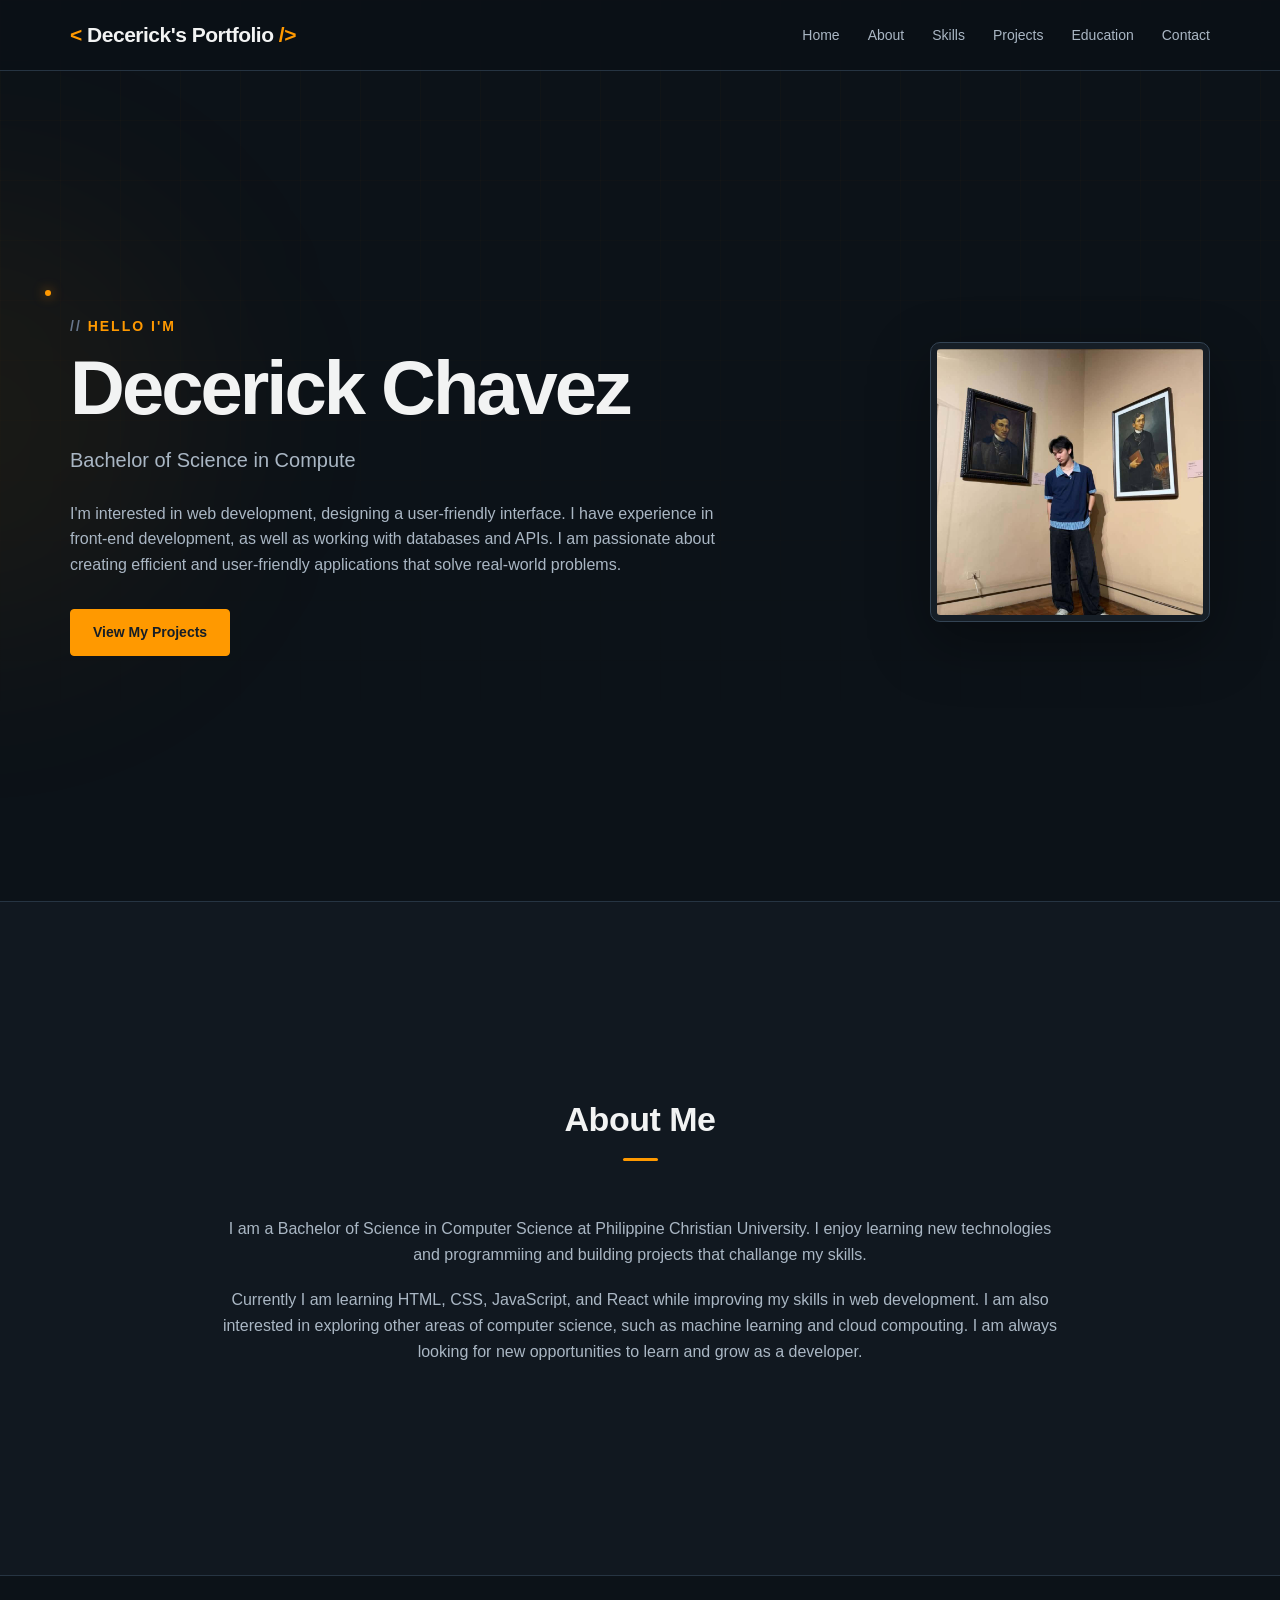
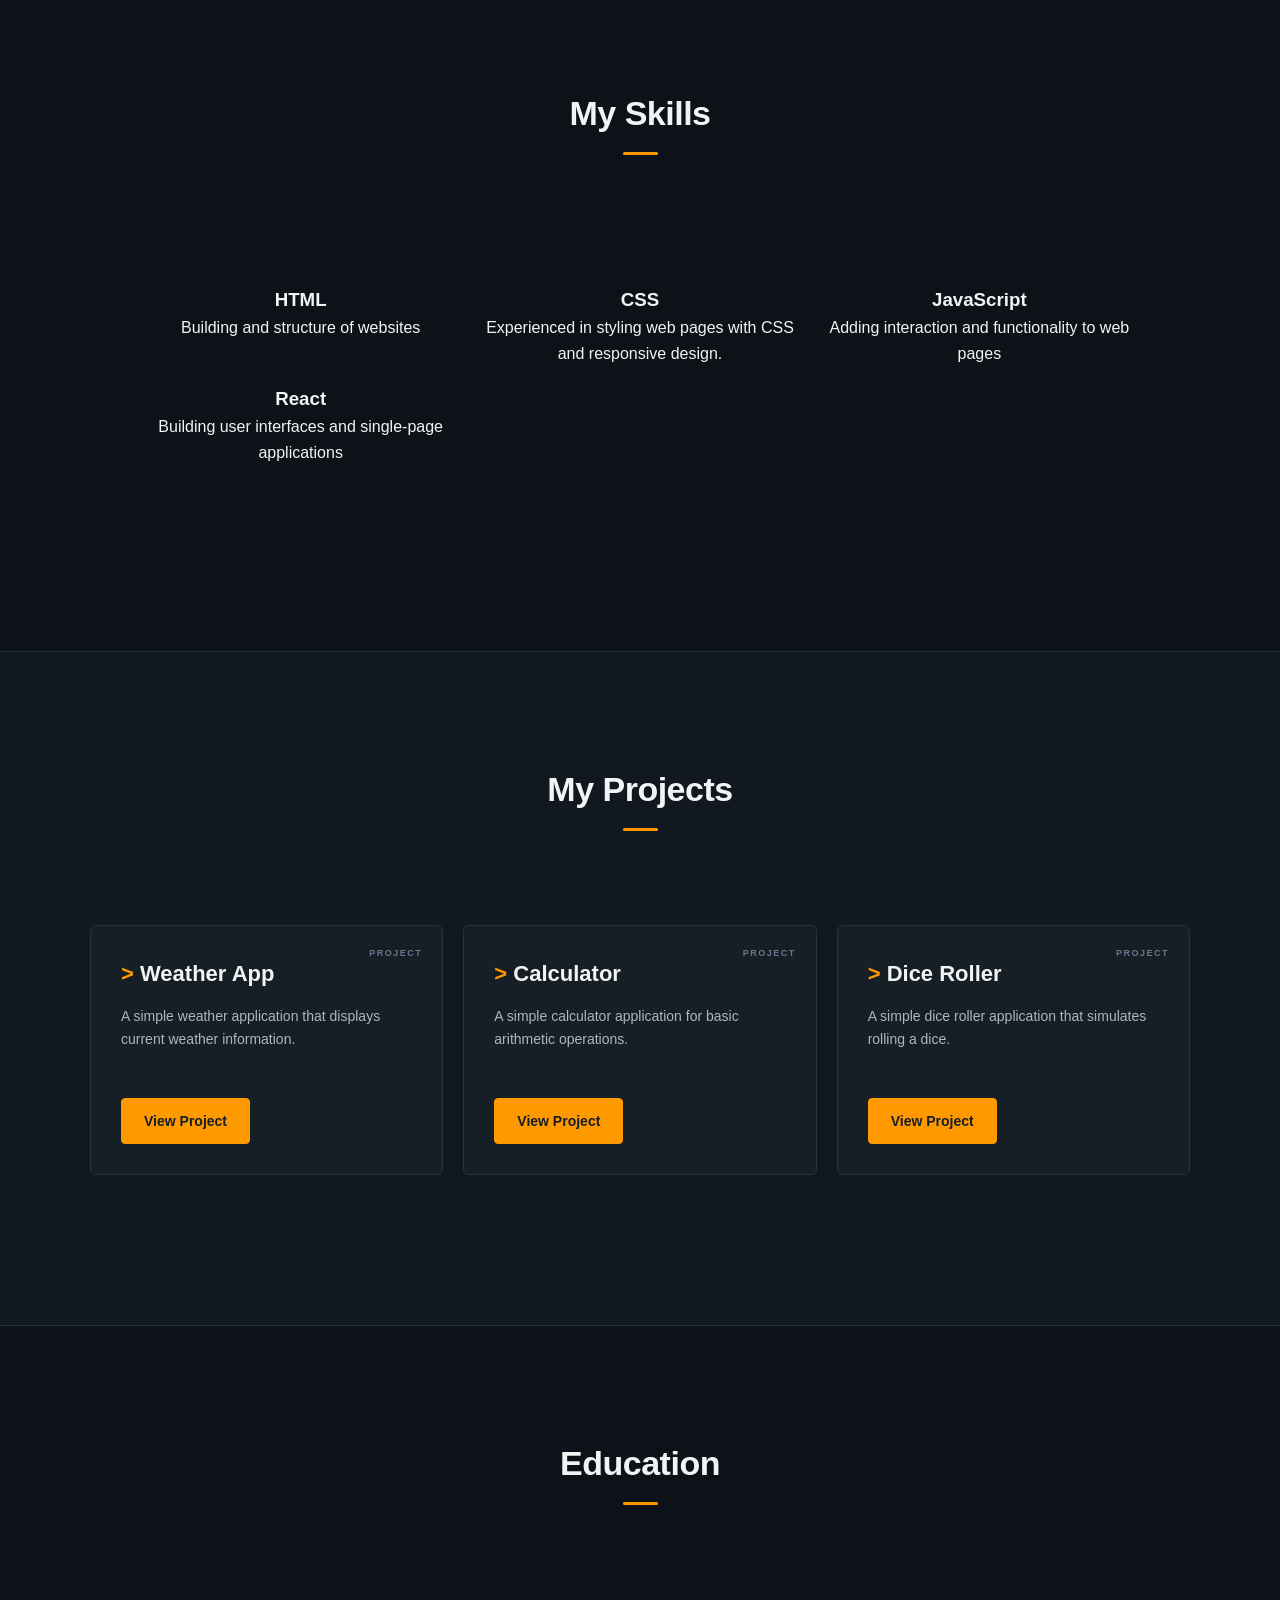
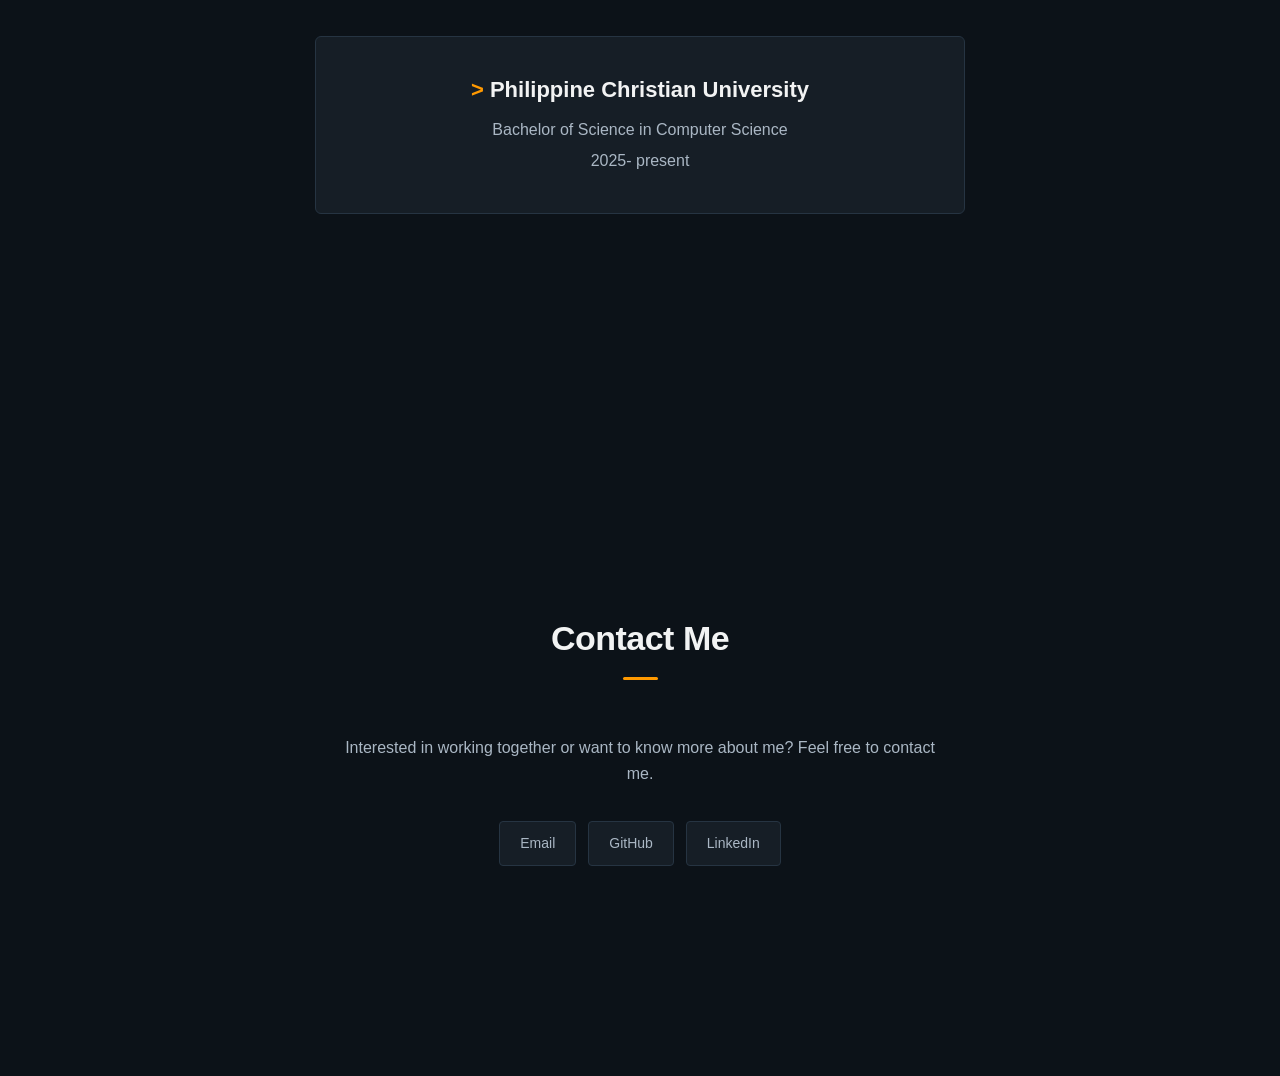
==== index.html @ 4ff9d19f "Initial portfolio" ====
<!DOCTYPE html>
<html lang="en">
<head>
    <meta charset="UTF-8">
    <meta name="viewport" content="width=device-width, initial-scale=1.0">
    <title>My Portfolio</title>
    <link rel="icon" type="image/png" href="images/favicons-portfolio.png">
    <link rel="stylesheet" href="style.css">

</head>
<body>

    <!-- Navigation -->
    <header>
        <nav>
            <h2 class="logo">Decerick's Portfolio</h2>

            <ul class="nav-links">
                <li><a href="#home">Home</a></li>
                <li><a href="#about">About</a></li>
                <li><a href="#skills">Skills</a></li>
                <li><a href="#projects">Projects</a></li>
                <li><a href="#education">Education</a></li>
                <li><a href="#contact">Contact</a></li>
            </ul>
        </nav>
    </header>

    <!-- Home Section -->
    <section id="home" class="hero">
        <div class="hero-content">
            <p>Hello I'm</p>
            <h1>Decerick Chavez</h1>
            <h2>Bachelor of Science in Computer Science</h2>

            <p>
                I'm interested in web development, designing a user-friendly interface. I have experience in front-end development, as well as working with databases and APIs. I am passionate about creating efficient and user-friendly applications that solve real-world problems.
            </p>

            <a href="#projects" class="btn" target="_blank">View My Projects</a>
        </div>

        <div>
            <img src="images/Decerick.jpg"  alt="Decerick Chavez" class="profile-image">
        </div>

    </section>

    <!--About Section-->
    <section id="about" class="about">
        <h2>About Me</h2>
        <p>
            I am a Bachelor of Science in Computer Science at Philippine Christian University.
            I enjoy learning new technologies and programmiing and building projects that challange my skills.
        </p>

        <p>
            Currently I am learning HTML, CSS, JavaScript, and React while improving my skills in web development. I am also interested in exploring other areas of computer science, such as machine learning and cloud compouting. I am always looking for new opportunities to learn and grow as a developer.
        </p>
    </section>

    <!-- Skills Section -->
        <section id="skills" class="skills">

            <h2>My Skills</h2>

            <div class="skills-container">

                <div class="skill-card">
                    <h3>HTML</h3>
                    <p>Building and structure of websites</p>
                </div>

                <div class="skill-card">
                    <h3>CSS</h3>
                    <p>Experienced in styling web pages with CSS and responsive design.</p>
                </div>

                <div class="skill-card">
                    <h3>JavaScript</h3>
                    <p>Adding interaction and functionality to web pages</p>
                </div>

                <div class="skill-card">
                    <h3>React</h3>
                    <p>Building user interfaces and single-page applications</p>
                </div>

            </div>

        </section>

    <!-- Projects Section -->
        <section id="projects">

            <h2>My Projects</h2>

            <div class="projects-container">

                <!-- Project 1 -->
                <div class="project-card">

                    <h3>Weather App</h3>

                    <p>A simple weather application that displays current weather information.</p>

                    <a href="../Weather App/index.html" class="btn" target="_blank">View Project</a>
                </div>

                <!-- Project 2 -->
                <div class="project-card">

                    <h3>Calculator</h3>

                    <p>A simple calculator application for basic arithmetic operations.</p>

                    <a href="../Calculator/index.html" class="btn" target="_blank">View Project</a>
                </div>

                <!-- Project 3 -->
                <div class="project-card">

                    <h3>Dice Roller</h3>

                    <p>A simple dice roller application that simulates rolling a dice.</p>

                    <a href="../Dice Roller/index.html" class="btn" target="_blank">View Project</a>
                </div>
            </div>
        </section>

        <!--Education Section-->
        <section id="education" class="education">
        
            <h2>Education</h2>
            
            <div>
                <h3>Philippine Christian University</h3>

                <p>Bachelor of Science in Computer Science</p>

                <p>2025- present</p>
            </div>

        </section>

        <!-- Contact Section -->
        <section id="contact">

            <h2>Contact Me</h2>

            <p>
                Interested in working together or want to know more about me? Feel free to contact me.
            </p>

            <div class="contact-links">

                <a href="https://mail.google.com/mail/?view=cm&fs=1&to=decerickchavez@gmail.com" target="_blank" rel="noopener noreferrer"> Email </a>
            

                <a href="https://github.com/decerickchavez-web" target="blank">
                    GitHub</a>

                <a href="https://www.linkedin.com/in/decerick-chavez-2085a2429?utm_source=share_via&utm_content=profile&utm_medium=member_ios
                " target="blank">LinkedIn</a>

            </div>

        </section>



    <script src="index.js"></script>
</body>
</html>
---- style.css ----
/* ROOT VARIABLES*/

:root {
    --bg-main: hsl(210, 35%, 7%);
    --bg-secondary: #111820;
    --bg-card: #161e26;
    --bg-card-hover: #1b2630;

    --aws-orange: #ff9900;
    --aws-orange-light: #ffb84d;

    --text-primary: #f2f3f3;
    --text-secondary: #aab7c4;
    --text-muted: #68778d;

    --border: #263442;
    --border-light: #344454;

    --max-width: 1200px;

    --transition: 0.25s ease;
}


/* RESET*/

* {
    margin: 0;
    padding: 0;
    box-sizing: border-box;
}


html {
    scroll-behavior: smooth;
    scroll-padding-top: 80px;
}


body {
    font-family:
        Arial,
        Helvetica,
        sans-serif;

    background: var(--bg-main);
    color: var(--text-primary);

    line-height: 1.6;

    overflow-x: hidden;
}


/* SUBTLE TECHNICAL BACKGROUND */

body::before {
    content: "";

    position: fixed;

    inset: 0;

    pointer-events: none;

    z-index: -1;

    background-image:
        linear-gradient(
            rgba(255, 153, 0, 0.025) 1px,
            transparent 1px
        ),
        linear-gradient(
            90deg,
            rgba(255, 153, 0, 0.025) 1px,
            transparent 1px
        );

    background-size: 60px 60px;

    mask-image: linear-gradient(
        to bottom,
        black,
        transparent 85%
    );
}


/* TEXT SELECTION*/

::selection {
    background: var(--aws-orange);
    color: #111;
}


/* =========================================================
   SCROLLBAR
   ========================================================= */

::-webkit-scrollbar {
    width: 8px;
}


::-webkit-scrollbar-track {
    background: var(--bg-main);
}


::-webkit-scrollbar-thumb {
    background: #344454;
    border-radius: 10px;
}


::-webkit-scrollbar-thumb:hover {
    background: var(--aws-orange);
}


/* =========================================================
   NAVIGATION
   ========================================================= */

header {
    position: sticky;

    top: 0;

    z-index: 1000;

    background: rgba(11, 17, 23, 0.92);

    backdrop-filter: blur(14px);
    -webkit-backdrop-filter: blur(14px);

    border-bottom: 1px solid var(--border);
}


nav {
    max-width: var(--max-width);

    margin: auto;

    padding: 18px 30px;

    display: flex;

    justify-content: space-between;

    align-items: center;
}


/* =========================================================
   LOGO
   ========================================================= */

.logo {
    font-size: 21px;

    font-weight: 700;

    letter-spacing: -0.5px;

    color: var(--text-primary);
}


.logo::before {
    content: "< ";

    color: var(--aws-orange);
}


.logo::after {
    content: " />";

    color: var(--aws-orange);
}


/* =========================================================
   NAV LINKS
   ========================================================= */

.nav-links {
    display: flex;

    align-items: center;

    gap: 28px;

    list-style: none;
}


.nav-links a {
    position: relative;

    color: var(--text-secondary);

    text-decoration: none;

    font-size: 14px;

    transition: var(--transition);
}


.nav-links a:hover {
    color: var(--text-primary);
}


/* AWS-style orange underline */

.nav-links a::after {
    content: "";

    position: absolute;

    left: 0;

    bottom: -7px;

    width: 0;

    height: 2px;

    background: var(--aws-orange);

    transition: width var(--transition);
}


.nav-links a:hover::after {
    width: 100%;
}


/* =========================================================
   GENERAL SECTIONS
   ========================================================= */

section {
    max-width: var(--max-width);

    min-height: 75vh;

    margin: auto;

    padding: 110px 30px;

    display: flex;

    flex-direction: column;

    justify-content: center;
}


section > h2 {
    text-align: center;

    font-size: 34px;

    font-weight: 600;

    letter-spacing: -0.5px;

    margin-bottom: 55px;

    color: var(--text-primary);
}


/* Small orange AWS-inspired indicator */

section > h2::after {
    content: "";

    display: block;

    width: 35px;

    height: 3px;

    margin: 12px auto 0;

    background: var(--aws-orange);

    border-radius: 2px;
}


/* =========================================================
   HERO
   ========================================================= */

.hero {
    max-width: 100%;

    min-height: calc(100vh - 70px);

    padding-left: max(30px, calc((100vw - var(--max-width)) / 2 + 30px));
    padding-right: max(30px, calc((100vw - var(--max-width)) / 2 + 30px));

    display: flex;

    flex-direction: row;

    align-items: center;

    justify-content: space-between;

    gap: 80px;

    position: relative;

    overflow: hidden;
}


/* Subtle orange ambient glow */

.hero::before {
    content: "";

    position: absolute;

    width: 450px;

    height: 450px;

    left: -250px;

    top: 15%;

    background: rgba(255, 153, 0, 0.055);

    border-radius: 50%;

    filter: blur(100px);

    pointer-events: none;
}


/* =========================================================
   HERO CONTENT
   ========================================================= */

.hero-content {
    max-width: 700px;

    position: relative;

    z-index: 2;
}


/* Small introduction */

.hero-content > p:first-child {
    color: var(--aws-orange);

    font-size: 14px;

    font-weight: 600;

    letter-spacing: 2px;

    text-transform: uppercase;

    margin-bottom: 12px;
}


.hero-content > p:first-child::before {
    content: "// ";

    color: var(--text-muted);
}


/* Main name */

.hero-content h1 {
    font-size: clamp(48px, 7vw, 76px);

    line-height: 1;

    letter-spacing: -3px;

    margin-bottom: 18px;

    color: var(--text-primary);
}


/* Degree */

.hero-content h2 {
    font-size: 20px;

    font-weight: 400;

    color: var(--text-secondary);

    margin-bottom: 25px;
}


/* Description */

.hero-content p:not(:first-child) {
    max-width: 650px;

    color: var(--text-secondary);

    font-size: 16px;

    margin-bottom: 32px;
}


/* =========================================================
   HERO IMAGE
   ========================================================= */

.hero-image {
    position: relative;

    z-index: 2;

    display: flex;

    justify-content: center;

    align-items: center;
}


/* Orange technical frame */

.hero-image::before {
    content: "";

    position: absolute;

    width: 315px;

    height: 315px;

    border: 1px solid rgba(255, 153, 0, 0.35);

    border-radius: 12px;

    transform: rotate(6deg);

    transition: transform 0.5s ease;
}


.hero-image::after {
    content: "";

    position: absolute;

    width: 315px;

    height: 315px;

    border: 1px solid rgba(255, 153, 0, 0.12);

    border-radius: 12px;

    transform: rotate(-6deg);

    transition: transform 0.5s ease;
}


.hero-image:hover::before {
    transform: rotate(9deg);
}


.hero-image:hover::after {
    transform: rotate(-9deg);
}


/* Profile */

.profile-image {
    position: relative;

    z-index: 3;

    width: 280px;

    height: 280px;

    object-fit: cover;

    border-radius: 10px;

    border: 1px solid var(--border-light);

    background: var(--bg-card);

    padding: 6px;

    box-shadow:
        0 20px 60px rgba(0, 0, 0, 0.35);

    transition:
        transform 0.35s ease,
        border-color 0.35s ease;
}


.profile-image:hover {
    transform: translateY(-5px);

    border-color: rgba(255, 153, 0, 0.5);
}


/* =========================================================
   BUTTON
   ========================================================= */

.btn {
    display: inline-flex;

    align-items: center;

    justify-content: center;

    padding: 11px 22px;

    background: var(--aws-orange);

    color: #161e26;

    border: 1px solid var(--aws-orange);

    border-radius: 4px;

    text-decoration: none;

    font-size: 14px;

    font-weight: 700;

    transition: var(--transition);
}


.btn:hover {
    background: var(--aws-orange-light);

    border-color: var(--aws-orange-light);

    transform: translateY(-2px);

    box-shadow:
        0 6px 20px rgba(255, 153, 0, 0.15);
}


/* =========================================================
   ABOUT
   ========================================================= */

.about {
    max-width: 100%;

    background: var(--bg-secondary);

    border-top: 1px solid var(--border);

    border-bottom: 1px solid var(--border);

    padding-left: max(30px, calc((100vw - var(--max-width)) / 2 + 30px));
    padding-right: max(30px, calc((100vw - var(--max-width)) / 2 + 30px));
}


.about p {
    max-width: 850px;

    margin: 0 auto 20px;

    text-align: center;

    color: var(--text-secondary);

    font-size: 16px;
}


/* =========================================================
   SKILLS
   ========================================================= */

#skills {
    text-align: center;
}


.skills-container {
    width: 100%;

    max-width: 1000px;

    margin: auto;

    display: grid;

    grid-template-columns: repeat(3, 1fr);

    gap: 18px;
}


.skill {
    position: relative;

    padding: 28px 24px;

    background: var(--bg-card);

    border: 1px solid var(--border);

    border-radius: 6px;

    text-align: left;

    transition:
        transform var(--transition),
        border-color var(--transition),
        background var(--transition);
}


.skill:hover {
    transform: translateY(-4px);

    background: var(--bg-card-hover);

    border-color: rgba(255, 153, 0, 0.4);
}


/* Orange side indicator */

.skill::before {
    content: "";

    position: absolute;

    left: 0;

    top: 18px;

    width: 3px;

    height: 0;

    background: var(--aws-orange);

    transition: height 0.3s ease;
}


.skill:hover::before {
    height: calc(100% - 36px);
}


.skill h3 {
    color: var(--text-primary);

    font-size: 18px;

    margin-bottom: 8px;
}


.skill h3::before {
    content: "> ";

    color: var(--aws-orange);
}


.skill p {
    color: var(--text-muted);

    font-size: 14px;
}


/* =========================================================
   PROJECTS
   ========================================================= */

#projects {
    max-width: 100%;

    background: var(--bg-secondary);

    border-top: 1px solid var(--border);

    border-bottom: 1px solid var(--border);

    padding-left: max(30px, calc((100vw - var(--max-width)) / 2 + 30px));
    padding-right: max(30px, calc((100vw - var(--max-width)) / 2 + 30px));
}


.projects-container {
    width: 100%;

    max-width: 1100px;

    margin: auto;

    display: grid;

    grid-template-columns: repeat(3, 1fr);

    gap: 20px;
}


.project-card {
    position: relative;

    min-height: 250px;

    padding: 30px;

    display: flex;

    flex-direction: column;

    background: var(--bg-card);

    border: 1px solid var(--border);

    border-radius: 6px;

    transition:
        transform var(--transition),
        border-color var(--transition),
        box-shadow var(--transition);
}


.project-card:hover {
    transform: translateY(-5px);

    border-color: rgba(255, 153, 0, 0.45);

    box-shadow:
        0 15px 35px rgba(0, 0, 0, 0.25);
}


/* Project label */

.project-card::before {
    content: "PROJECT";

    position: absolute;

    top: 20px;

    right: 20px;

    font-size: 9px;

    font-weight: 700;

    letter-spacing: 1.5px;

    color: var(--text-muted);
}


.project-card h3 {
    font-size: 22px;

    margin-bottom: 14px;

    color: var(--text-primary);
}


.project-card h3::before {
    content: "> ";

    color: var(--aws-orange);
}


.project-card p {
    color: var(--text-secondary);

    font-size: 14px;

    margin-bottom: 20px;
}


/* Keep buttons aligned */

.project-card .btn {
    margin-top: auto;

    align-self: flex-start;
}


/* =========================================================
   EDUCATION
   ========================================================= */

.education {
    text-align: center;
}


.education > div {
    width: 100%;

    max-width: 650px;

    margin: auto;

    padding: 35px;

    background: var(--bg-card);

    border: 1px solid var(--border);

    border-radius: 6px;

    transition: var(--transition);
}


.education > div:hover {
    border-color: rgba(255, 153, 0, 0.4);

    transform: translateY(-3px);
}


.education h3 {
    color: var(--text-primary);

    font-size: 22px;

    margin-bottom: 10px;
}


.education h3::before {
    content: "> ";

    color: var(--aws-orange);
}


.education p {
    color: var(--text-secondary);

    margin-bottom: 5px;
}


/* =========================================================
   CONTACT
   ========================================================= */

#contact {
    max-width: 100%;

    text-align: center;

    background: var(--bg-main);

    padding-left: max(30px, calc((100vw - var(--max-width)) / 2 + 30px));
    padding-right: max(30px, calc((100vw - var(--max-width)) / 2 + 30px));
}


#contact > p {
    max-width: 600px;

    margin: 0 auto 35px;

    color: var(--text-secondary);
}


.contact-links {
    display: flex;

    justify-content: center;

    align-items: center;

    gap: 12px;

    flex-wrap: wrap;
}


.contact-links a {
    padding: 10px 20px;

    color: var(--text-secondary);

    background: var(--bg-card);

    border: 1px solid var(--border);

    border-radius: 4px;

    text-decoration: none;

    font-size: 14px;

    transition: var(--transition);
}


.contact-links a:hover {
    color: var(--aws-orange);

    border-color: var(--aws-orange);

    transform: translateY(-2px);
}


/* =========================================================
   FOOTER
   ========================================================= */

footer {
    padding: 25px 30px;

    text-align: center;

    background: #080d12;

    border-top: 1px solid var(--border);

    color: var(--text-muted);

    font-size: 13px;
}


/* =========================================================
   SMALL TECH DECORATION
   ========================================================= */

.hero-content::after {
    content: "";

    position: absolute;

    width: 6px;

    height: 6px;

    top: -25px;

    left: -25px;

    background: var(--aws-orange);

    border-radius: 50%;

    box-shadow:
        0 0 12px rgba(255, 153, 0, 0.7);
}


/* =========================================================
   RESPONSIVE TABLET
   ========================================================= */

@media (max-width: 900px) {

    nav {
        padding: 18px 20px;
    }


    .hero {
        flex-direction: column-reverse;

        justify-content: center;

        text-align: center;

        gap: 60px;

        padding-top: 90px;

        padding-bottom: 90px;
    }


    .hero-content {
        max-width: 700px;
    }


    .hero-content > p:first-child {
        margin-left: auto;

        margin-right: auto;
    }


    .hero-content p:not(:first-child) {
        margin-left: auto;

        margin-right: auto;
    }


    .hero-image::before,
    .hero-image::after {
        width: 250px;

        height: 250px;
    }


    .profile-image {
        width: 230px;

        height: 230px;
    }


    .skills-container,
    .projects-container {
        grid-template-columns: repeat(2, 1fr);
    }
}


/* =========================================================
   RESPONSIVE MOBILE
   ========================================================= */

@media (max-width: 600px) {

    nav {
        flex-direction: column;

        gap: 15px;

        padding: 15px 20px;
    }


    .logo {
        font-size: 19px;
    }


    .nav-links {
        gap: 16px;

        justify-content: center;

        flex-wrap: wrap;
    }


    .nav-links a {
        font-size: 13px;
    }


    section {
        padding: 80px 20px;
    }


    section > h2 {
        font-size: 29px;

        margin-bottom: 40px;
    }


    .hero {
        min-height: 90vh;

        padding: 70px 20px;
    }


    .hero-content h1 {
        font-size: 42px;

        letter-spacing: -2px;
    }


    .hero-content h2 {
        font-size: 17px;
    }


    .hero-content p:not(:first-child) {
        font-size: 14px;
    }


    .hero-image::before,
    .hero-image::after {
        width: 220px;

        height: 220px;
    }


    .profile-image {
        width: 200px;

        height: 200px;
    }


    .skills-container,
    .projects-container {
        grid-template-columns: 1fr;
    }


    .skill,
    .project-card {
        padding: 25px;
    }


    .contact-links {
        flex-direction: column;
    }


    .contact-links a {
        width: 190px;
    }
}


/* =========================================================
   REDUCED MOTION
   ========================================================= */

@media (prefers-reduced-motion: reduce) {

    *,
    *::before,
    *::after {
        scroll-behavior: auto !important;

        animation: none !important;

        transition: none !important;
    }
}


/* Scroll Reveal */

.reveal-element {
    opacity: 0;
    transform: translateY(30px);

    transition:
        opacity 0.7s ease,
        transform 0.7s ease;
}

.reveal-element.reveal {
    opacity: 1;
    transform: translateY(0);
}


/* Back To Top */

.back-to-top {
    position: fixed;

    right: 25px;
    bottom: 25px;

    width: 45px;
    height: 45px;

    border: none;
    border-radius: 5px;

    background: var(--aws-orange);
    color: #111;

    font-size: 1.4rem;
    font-weight: bold;

    cursor: pointer;

    opacity: 0;
    visibility: hidden;

    transform: translateY(10px);

    transition:
        opacity 0.3s ease,
        transform 0.3s ease,
        visibility 0.3s ease;
}

.back-to-top.show {
    opacity: 1;
    visibility: visible;

    transform: translateY(0);
}

.back-to-top:hover {
    background: var(--aws-orange-light);

    transform: translateY(-3px);
}


/* Mobile */

@media (max-width: 600px) {

.cursor-glow {
    position: fixed;

    width: 25px;
    height: 25px;

    border-radius: 50%;

    background: rgba(255, 153, 0, 0.35);

    box-shadow:
        0 0 10px rgba(255, 153, 0, 0.5),
        0 0 25px rgba(255, 153, 0, 0.3),
        0 0 45px rgba(255, 153, 0, 0.15);

    transform: translate(-50%, -50%);

    pointer-events: none;

    position: fixed;

    z-index: 99999;

    transition:
        left 0.08s ease,
        top 0.08s ease;

    opacity: 1;
}
}
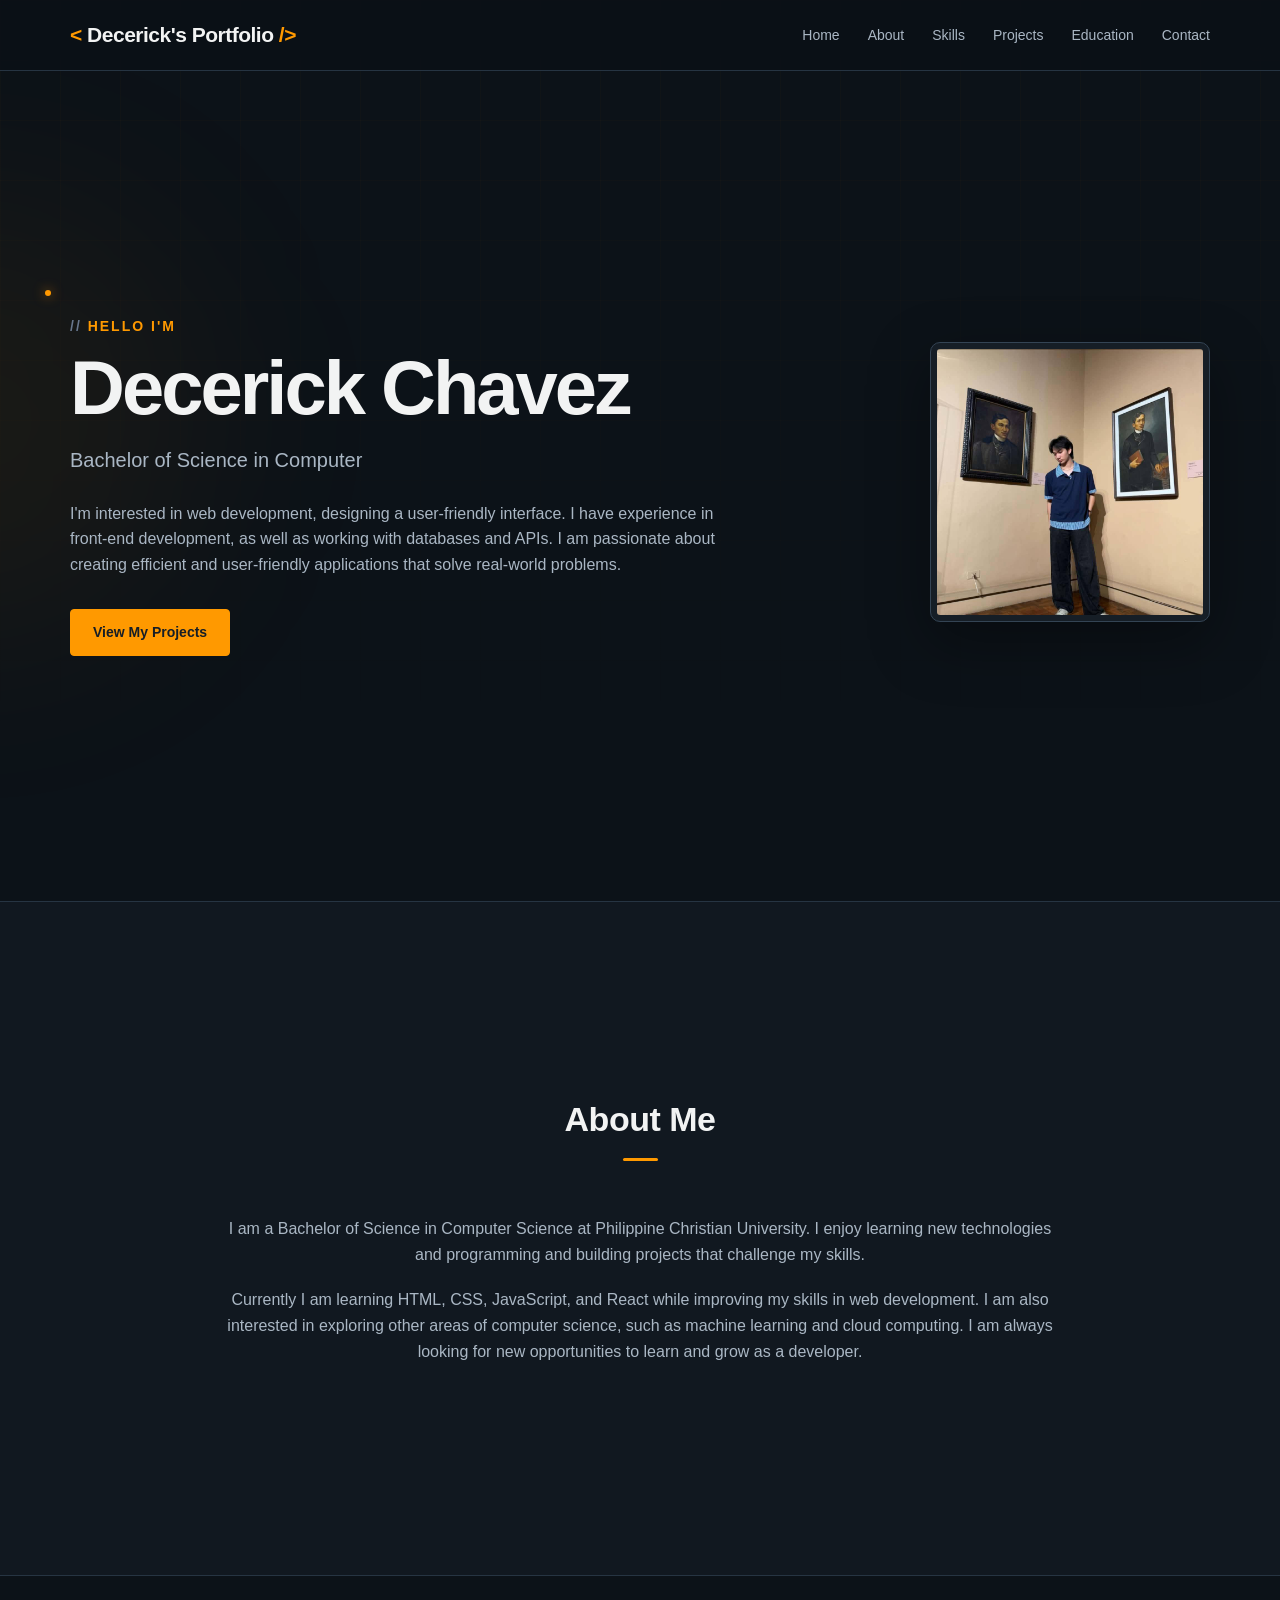
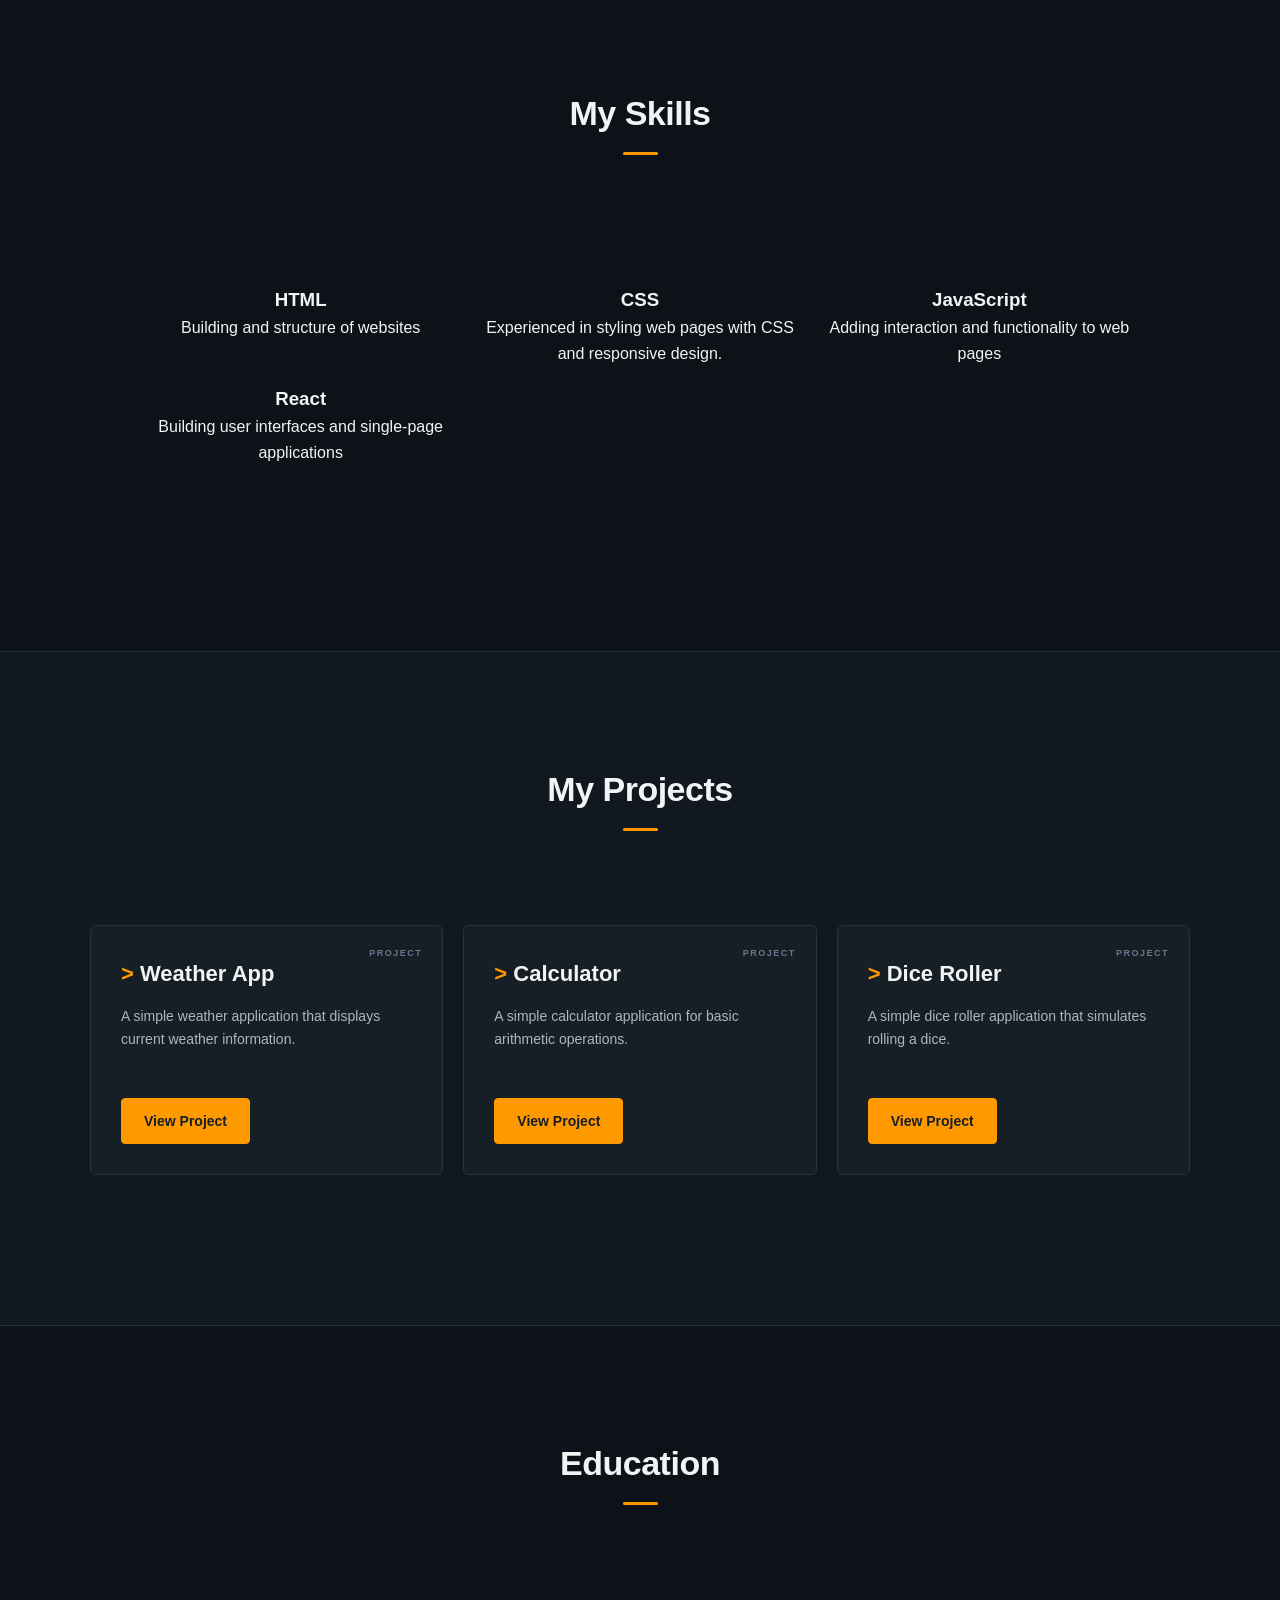
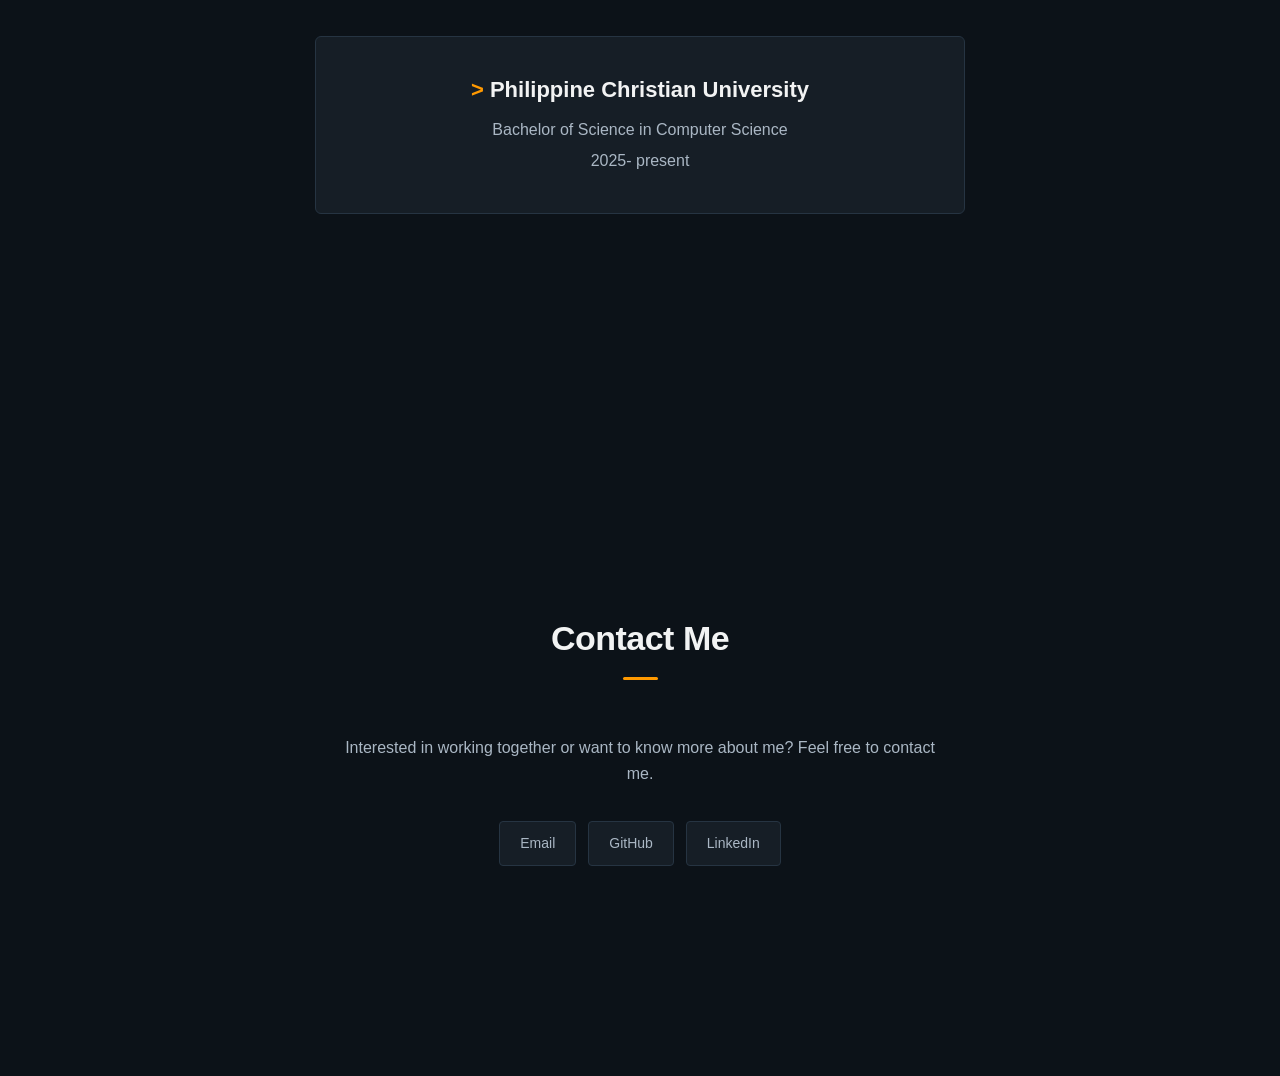
==== commit ee85b6a4: "Fix project links" ====
--- a/index.html
+++ b/index.html
@@ -51,11 +51,11 @@
         <h2>About Me</h2>
         <p>
             I am a Bachelor of Science in Computer Science at Philippine Christian University.
-            I enjoy learning new technologies and programmiing and building projects that challange my skills.
+            I enjoy learning new technologies and programming and building projects that challenge my skills.
         </p>
 
         <p>
-            Currently I am learning HTML, CSS, JavaScript, and React while improving my skills in web development. I am also interested in exploring other areas of computer science, such as machine learning and cloud compouting. I am always looking for new opportunities to learn and grow as a developer.
+            Currently I am learning HTML, CSS, JavaScript, and React while improving my skills in web development. I am also interested in exploring other areas of computer science, such as machine learning and cloud computing. I am always looking for new opportunities to learn and grow as a developer.
         </p>
     </section>
 
@@ -104,7 +104,7 @@
 
                     <p>A simple weather application that displays current weather information.</p>
 
-                    <a href="../Weather App/index.html" class="btn" target="_blank">View Project</a>
+                    <a href="./Weather App/index.html" class="btn" target="_blank">View Project</a>
                 </div>
 
                 <!-- Project 2 -->
@@ -114,7 +114,7 @@
 
                     <p>A simple calculator application for basic arithmetic operations.</p>
 
-                    <a href="../Calculator/index.html" class="btn" target="_blank">View Project</a>
+                    <a href="./Calculator/index.html" class="btn" target="_blank">View Project</a>
                 </div>
 
                 <!-- Project 3 -->
@@ -124,7 +124,7 @@
 
                     <p>A simple dice roller application that simulates rolling a dice.</p>
 
-                    <a href="../Dice Roller/index.html" class="btn" target="_blank">View Project</a>
+                    <a href="./Dice Roller/index.html" class="btn" target="_blank">View Project</a>
                 </div>
             </div>
         </section>
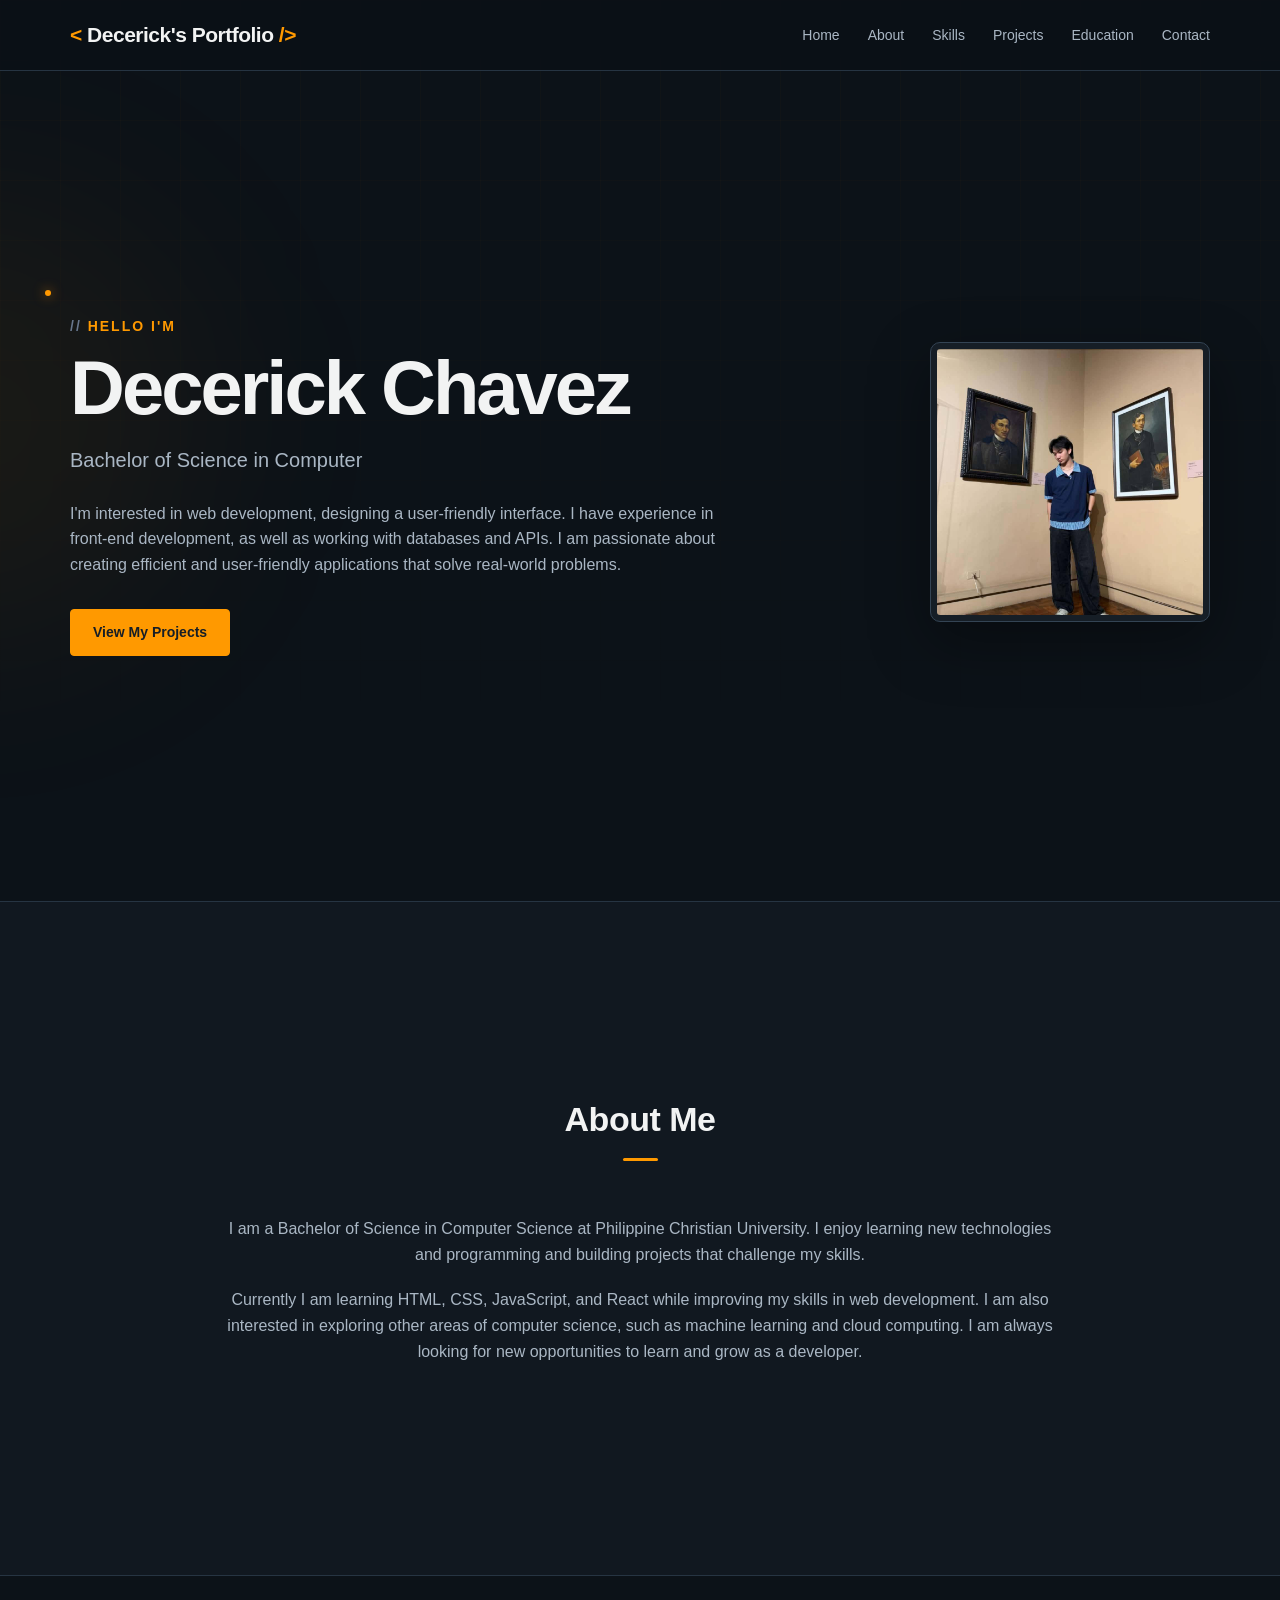
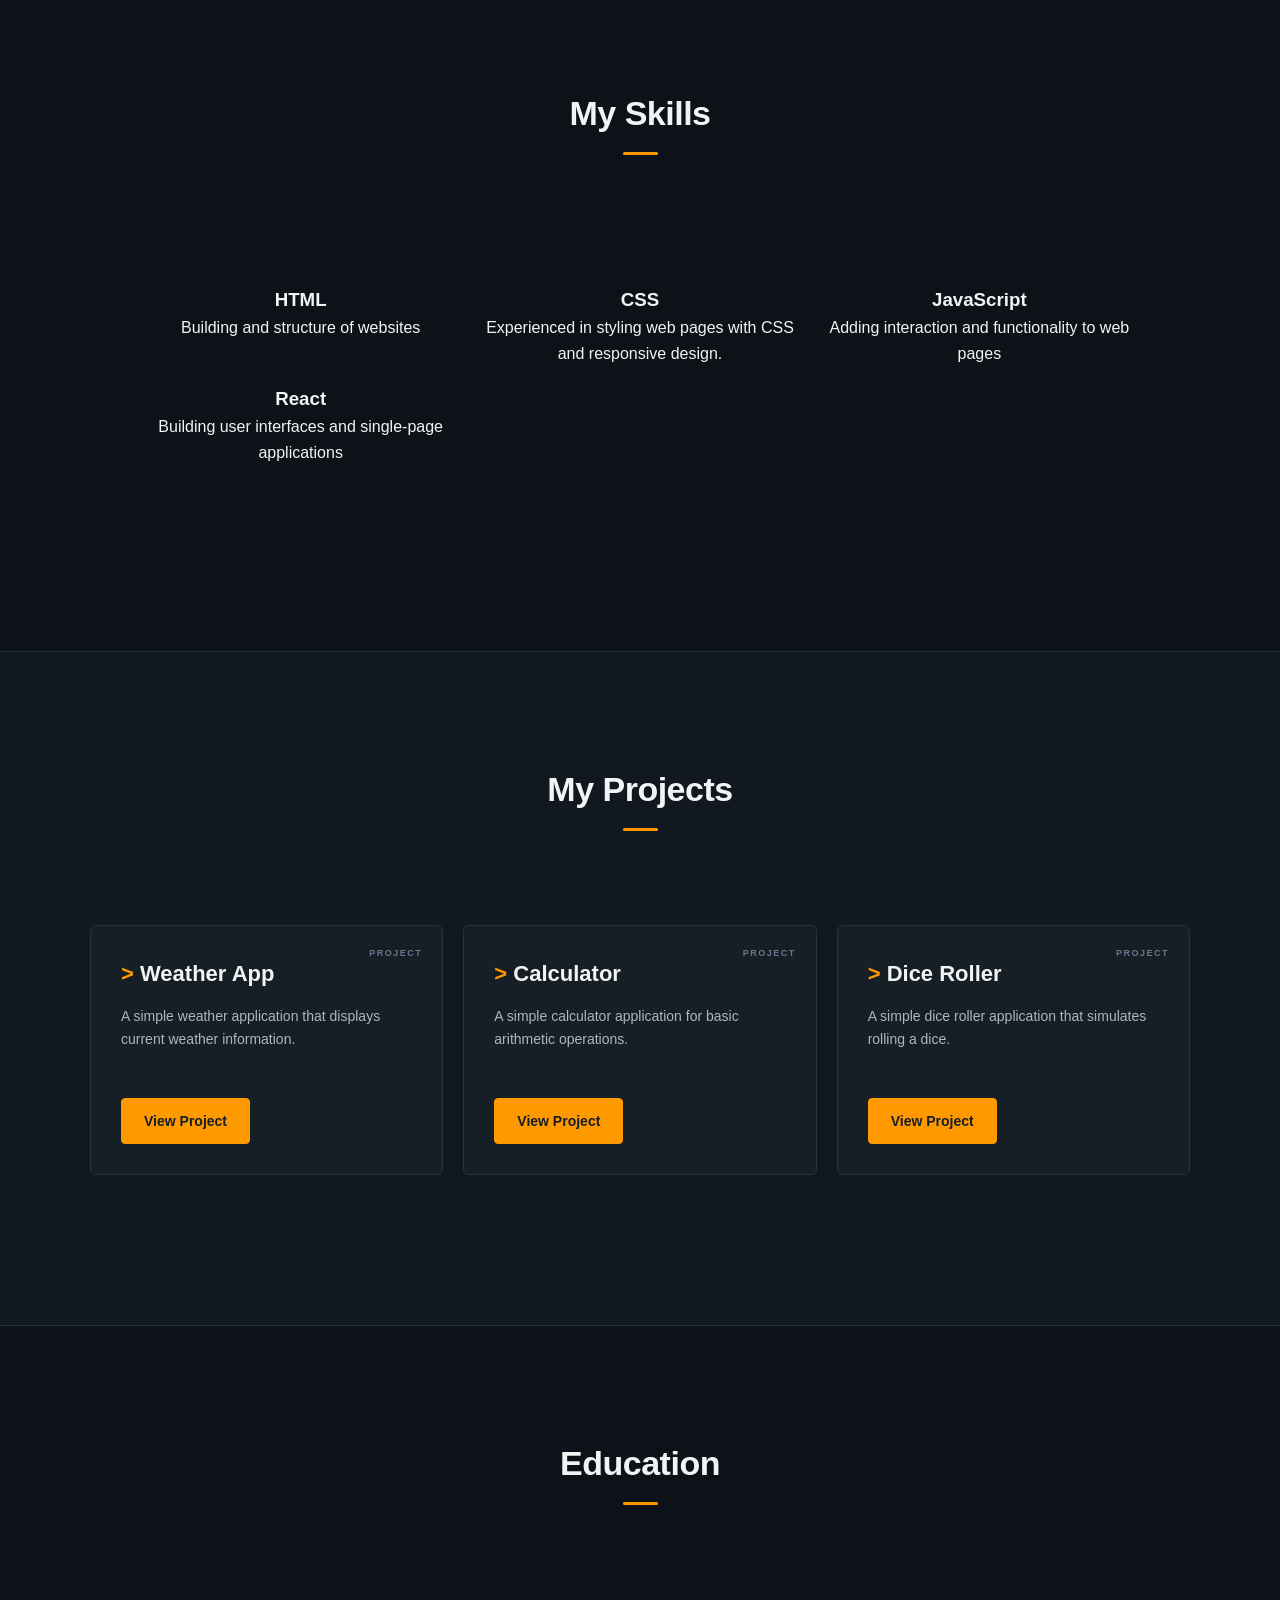
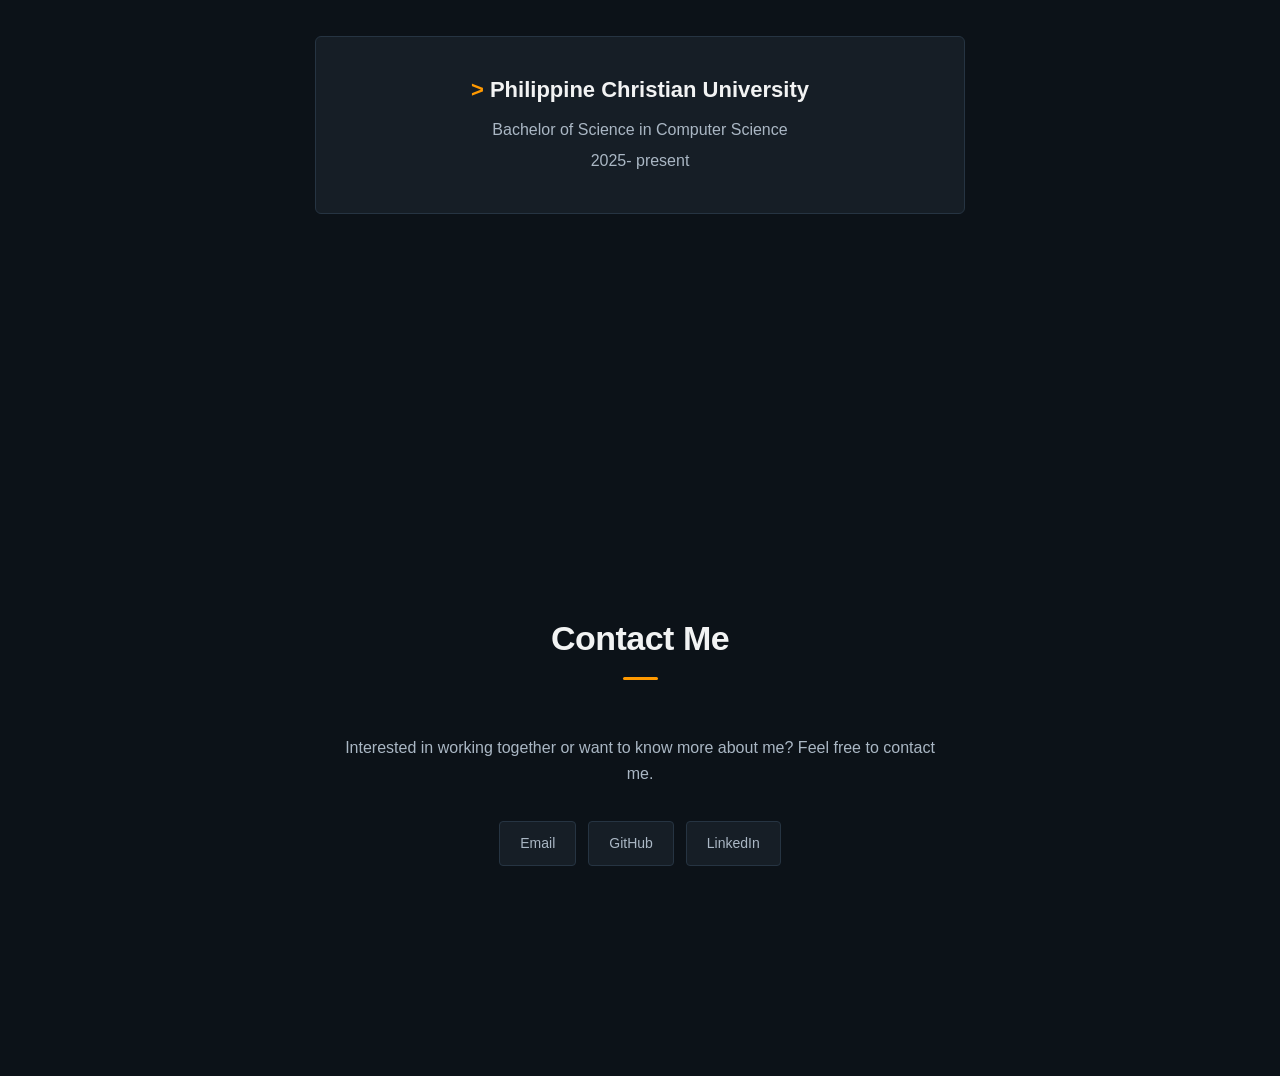
==== commit 52fee0ed: "fixed links" ====
--- a/index.html
+++ b/index.html
@@ -124,7 +124,7 @@
 
                     <p>A simple dice roller application that simulates rolling a dice.</p>
 
-                    <a href="./Dice Roller/index.html" class="btn" target="_blank">View Project</a>
+                    <a href="./DICE ROLLER/index.html" class="btn" target="_blank">View Project</a>
                 </div>
             </div>
         </section>
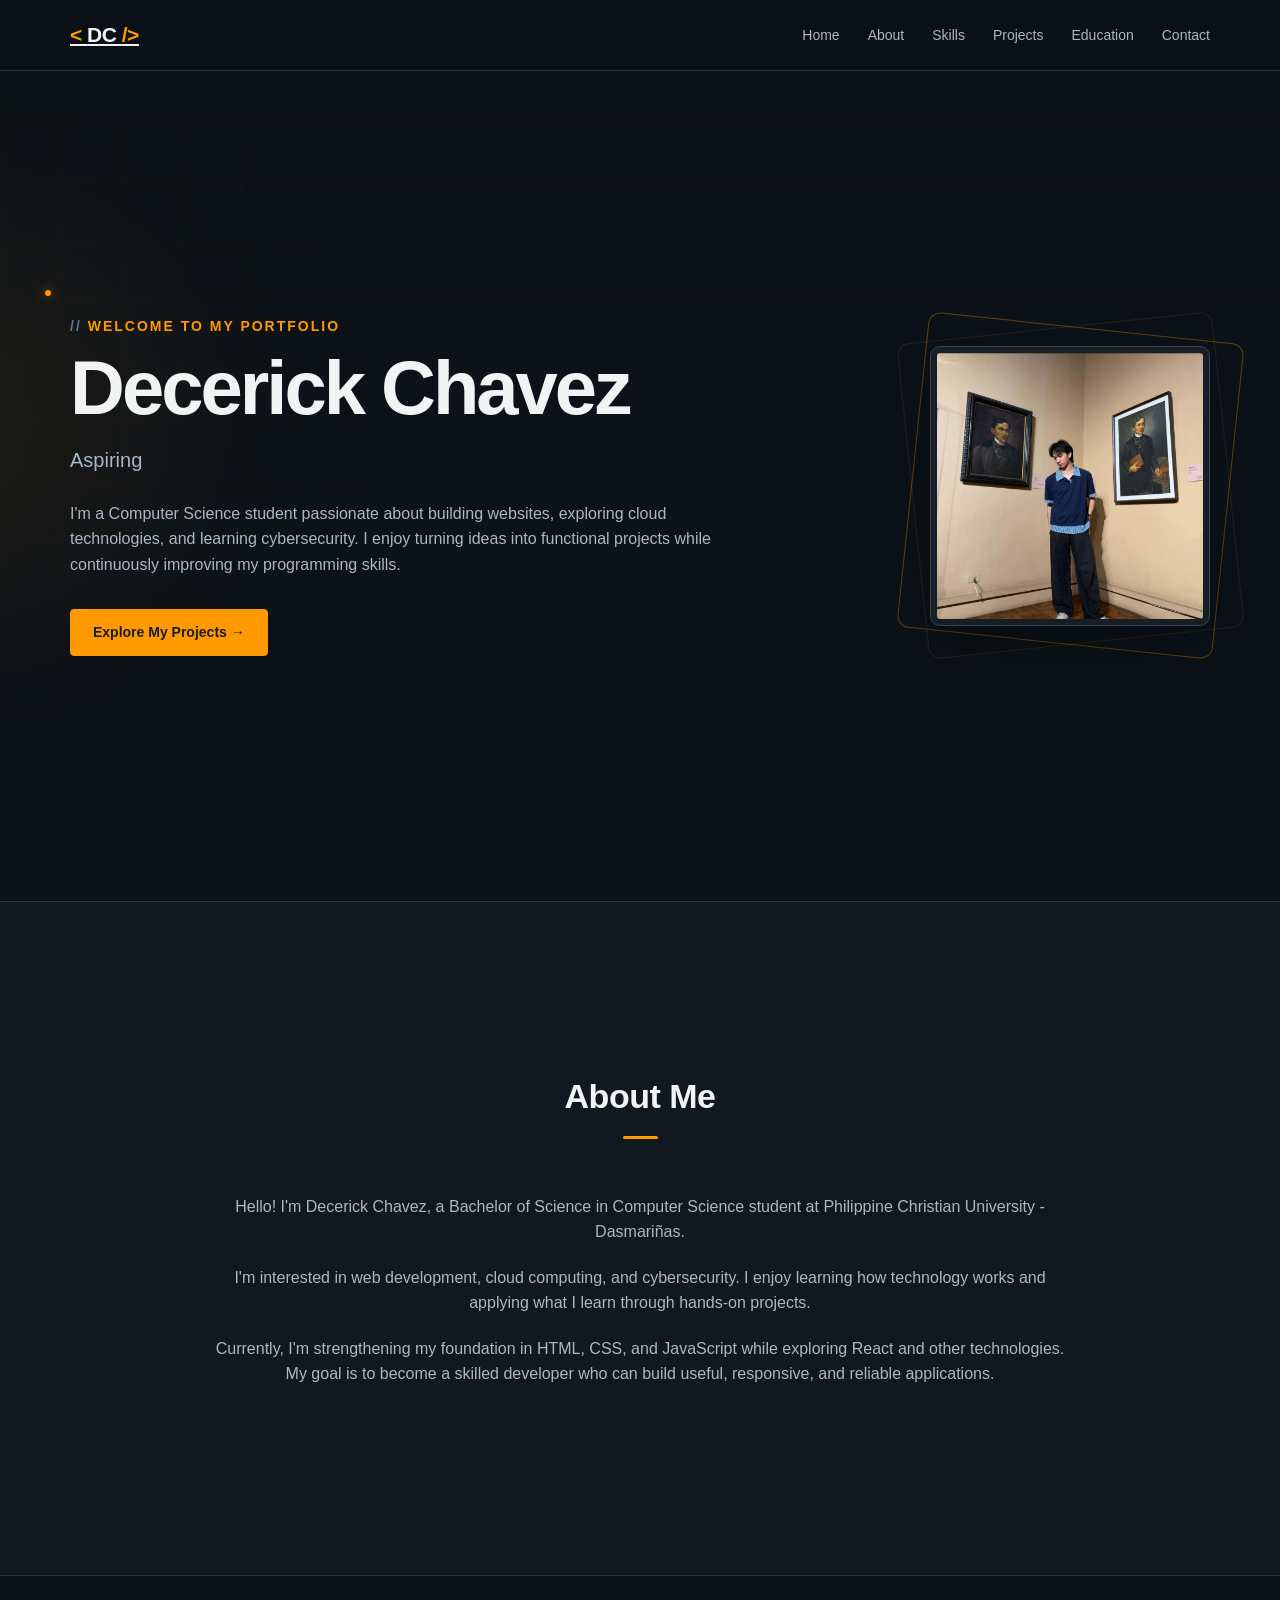
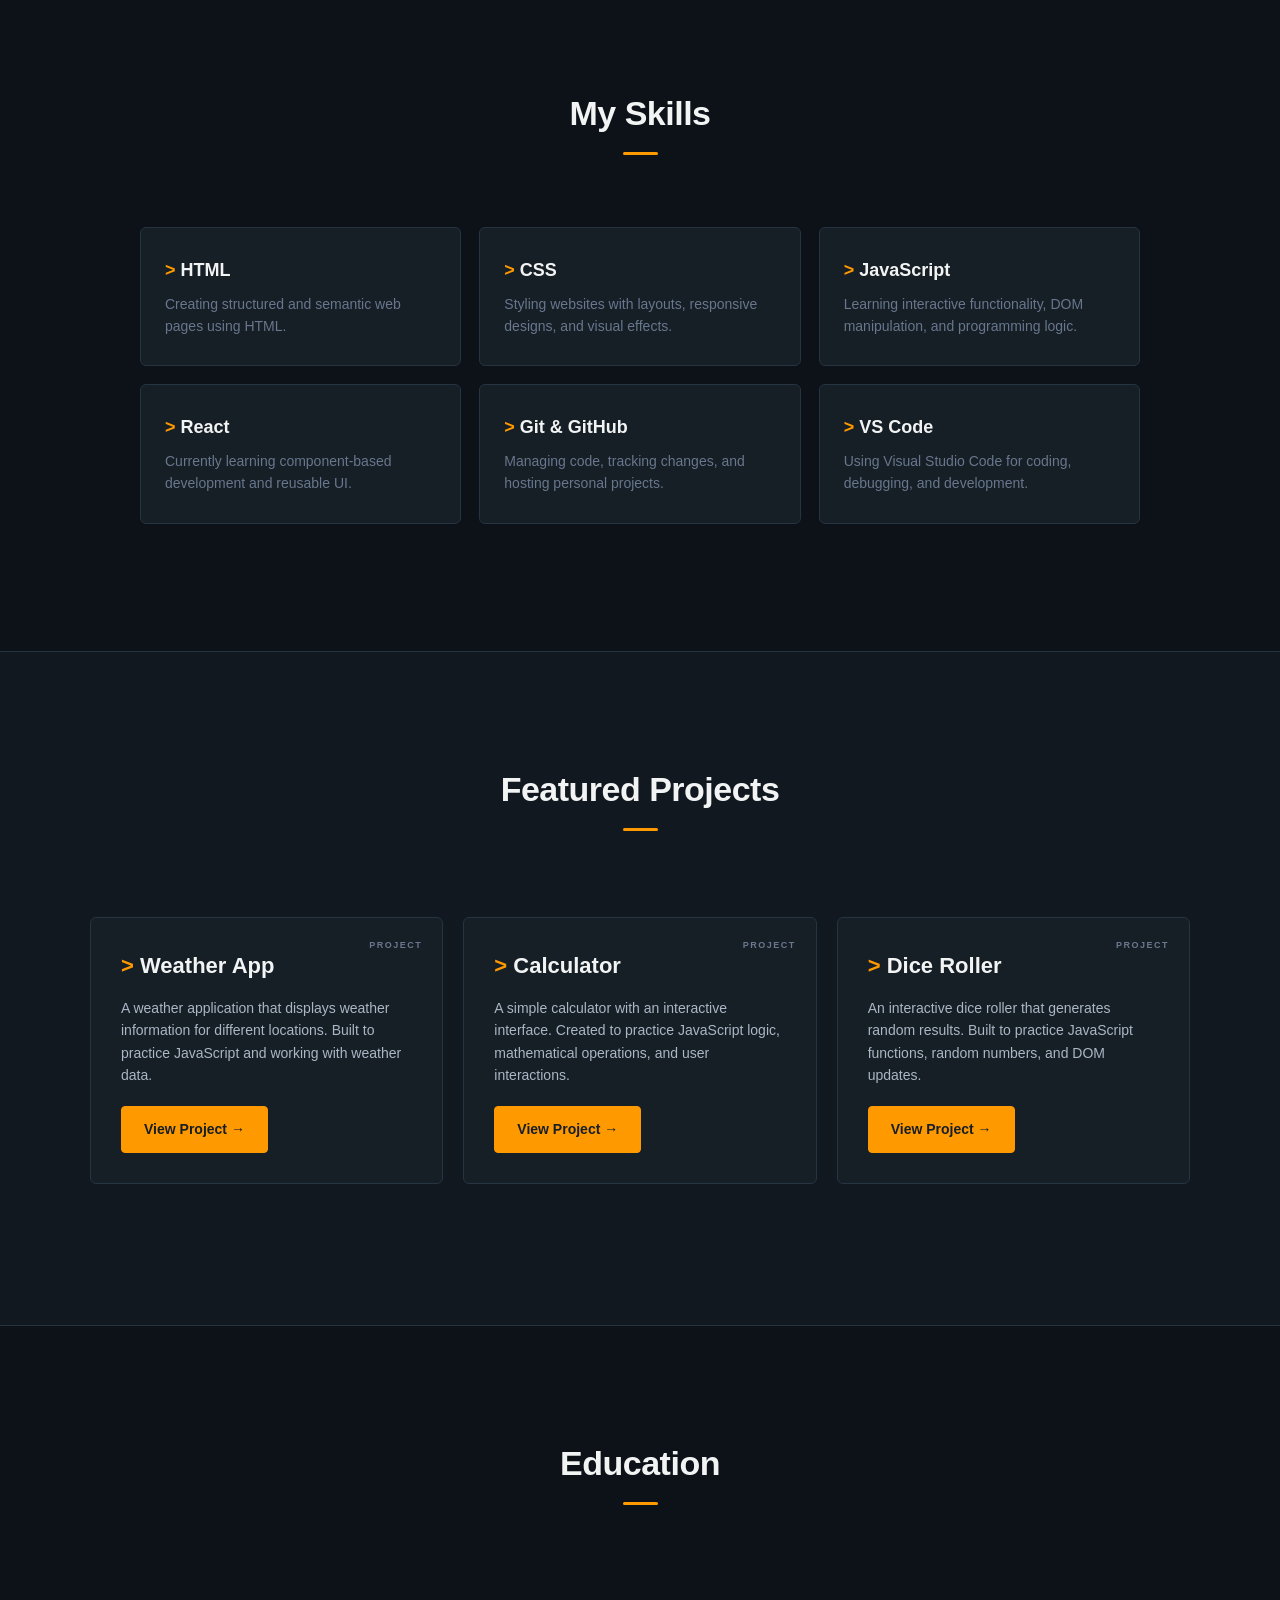
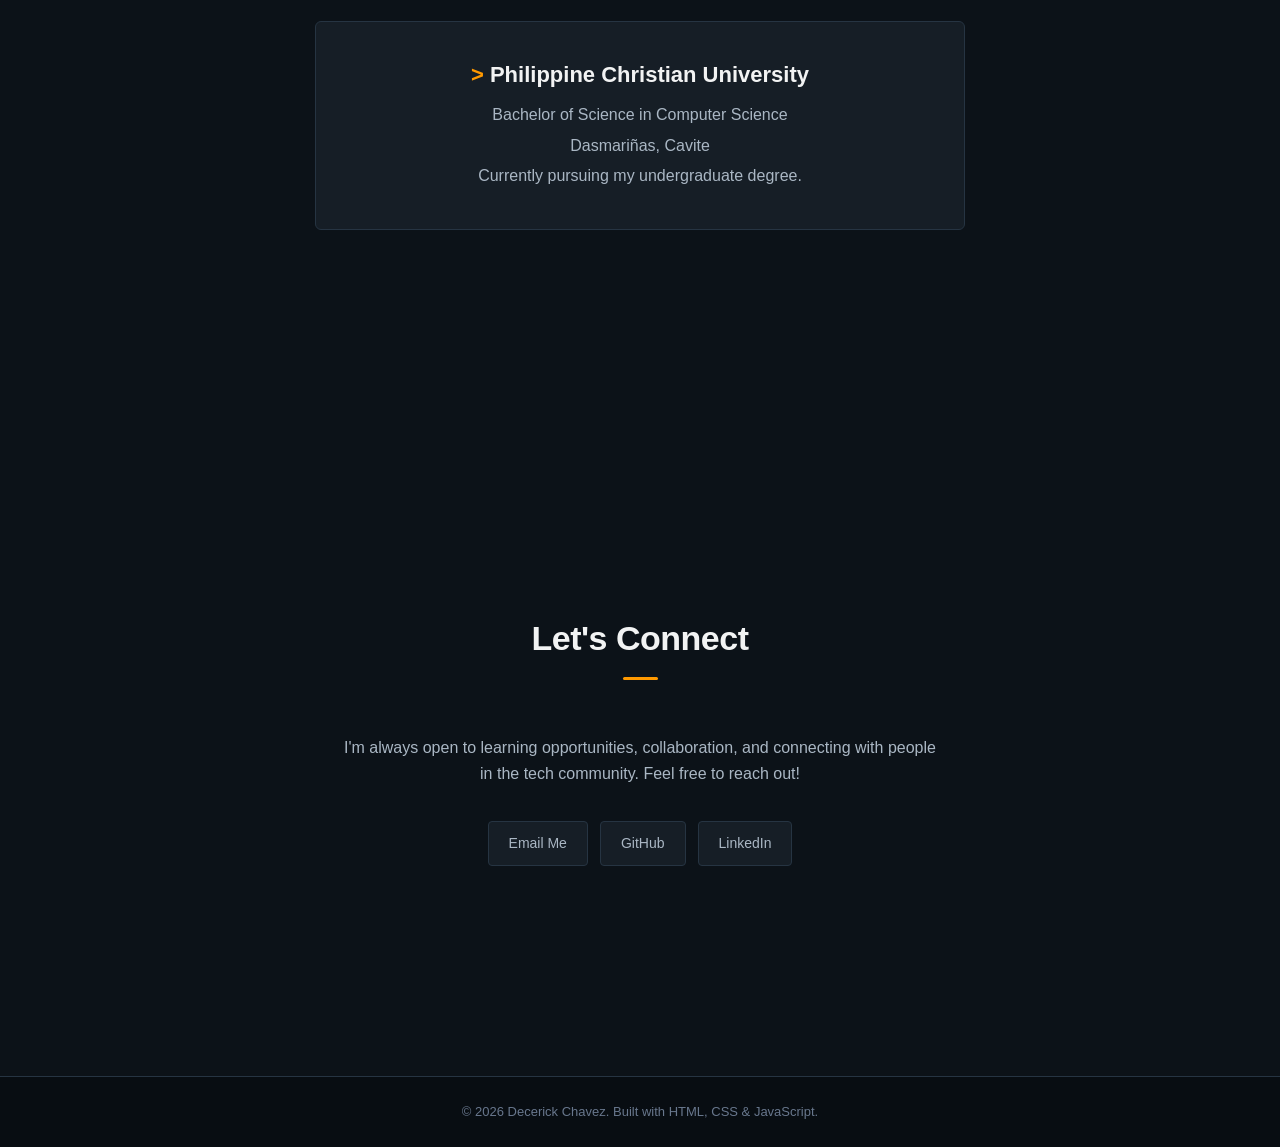
==== commit 311761ed: "Revise portfolio layout and content Updated portfolio details including title, meta tags, and conten" ====
--- a/index.html
+++ b/index.html
@@ -1,19 +1,37 @@
+
 <!DOCTYPE html>
 <html lang="en">
+
 <head>
     <meta charset="UTF-8">
     <meta name="viewport" content="width=device-width, initial-scale=1.0">
-    <title>My Portfolio</title>
-    <link rel="icon" type="image/png" href="images/favicons-portfolio.png">
+
+    <meta name="description"
+        content="Decerick Chavez - Computer Science student and aspiring web developer interested in web development, cloud computing, and cybersecurity.">
+
+    <meta name="author" content="Decerick Chavez">
+
+    <meta name="theme-color" content="#0b1118">
+
+    <title>Decerick Chavez | Developer Portfolio</title>
+
+    <!-- Favicon -->
+    <link rel="icon" type="image/png" href="favicons-portfolio.png">
+
+    <!-- Main CSS -->
     <link rel="stylesheet" href="style.css">
-
 </head>
+
 <body>
 
-    <!-- Navigation -->
+    <!-- ================= HEADER / NAVIGATION ================= -->
+
     <header>
-        <nav>
-            <h2 class="logo">Decerick's Portfolio</h2>
+        <nav aria-label="Main navigation">
+
+            <a href="#home" class="logo" aria-label="Decerick Chavez home">
+                DC
+            </a>
 
             <ul class="nav-links">
                 <li><a href="#home">Home</a></li>
@@ -23,153 +41,354 @@
                 <li><a href="#education">Education</a></li>
                 <li><a href="#contact">Contact</a></li>
             </ul>
+
         </nav>
     </header>
 
-    <!-- Home Section -->
-    <section id="home" class="hero">
-        <div class="hero-content">
-            <p>Hello I'm</p>
-            <h1>Decerick Chavez</h1>
-            <h2>Bachelor of Science in Computer Science</h2>
+
+    <!-- ================= MAIN CONTENT ================= -->
+
+    <main>
+
+        <!-- ================= HERO SECTION ================= -->
+
+        <section id="home" class="hero">
+
+            <div class="hero-content">
+
+                <p>Welcome to my portfolio</p>
+
+                <h1>
+                    Decerick Chavez
+                </h1>
+
+                <h2>
+                    Aspiring Web Developer
+                </h2>
+
+                <p>
+                    I'm a Computer Science student passionate about
+                    building websites, exploring cloud technologies,
+                    and learning cybersecurity. I enjoy turning ideas
+                    into functional projects while continuously
+                    improving my programming skills.
+                </p>
+
+                <a href="#projects" class="btn">
+                    Explore My Projects →
+                </a>
+
+            </div>
+
+
+            <div class="hero-image">
+
+                <img
+                    src="images/Decerick.jpg"
+                    alt="Portrait of Decerick Chavez"
+                    class="profile-image"
+                >
+
+            </div>
+
+        </section>
+
+
+        <!-- ================= ABOUT SECTION ================= -->
+
+        <section id="about" class="about">
+
+            <h2>About Me</h2>
 
             <p>
-                I'm interested in web development, designing a user-friendly interface. I have experience in front-end development, as well as working with databases and APIs. I am passionate about creating efficient and user-friendly applications that solve real-world problems.
+                Hello! I'm Decerick Chavez, a Bachelor of Science
+                in Computer Science student at Philippine Christian
+                University - Dasmariñas.
             </p>
 
-            <a href="#projects" class="btn" target="_blank">View My Projects</a>
-        </div>
-
-        <div>
-            <img src="images/Decerick.jpg"  alt="Decerick Chavez" class="profile-image">
-        </div>
-
-    </section>
-
-    <!--About Section-->
-    <section id="about" class="about">
-        <h2>About Me</h2>
+            <p>
+                I'm interested in web development, cloud computing,
+                and cybersecurity. I enjoy learning how technology
+                works and applying what I learn through hands-on
+                projects.
+            </p>
+
+            <p>
+                Currently, I'm strengthening my foundation in
+                HTML, CSS, and JavaScript while exploring React
+                and other technologies. My goal is to become a
+                skilled developer who can build useful,
+                responsive, and reliable applications.
+            </p>
+
+        </section>
+
+
+        <!-- ================= SKILLS SECTION ================= -->
+
+        <section id="skills">
+
+            <h2>My Skills</h2>
+
+            <div class="skills-container">
+
+                <div class="skill">
+
+                    <h3>HTML</h3>
+
+                    <p>
+                        Creating structured and semantic web pages
+                        using HTML.
+                    </p>
+
+                </div>
+
+
+                <div class="skill">
+
+                    <h3>CSS</h3>
+
+                    <p>
+                        Styling websites with layouts, responsive
+                        designs, and visual effects.
+                    </p>
+
+                </div>
+
+
+                <div class="skill">
+
+                    <h3>JavaScript</h3>
+
+                    <p>
+                        Learning interactive functionality,
+                        DOM manipulation, and programming logic.
+                    </p>
+
+                </div>
+
+
+                <div class="skill">
+
+                    <h3>React</h3>
+
+                    <p>
+                        Currently learning component-based
+                        development and reusable UI.
+                    </p>
+
+                </div>
+
+
+                <div class="skill">
+
+                    <h3>Git & GitHub</h3>
+
+                    <p>
+                        Managing code, tracking changes,
+                        and hosting personal projects.
+                    </p>
+
+                </div>
+
+
+                <div class="skill">
+
+                    <h3>VS Code</h3>
+
+                    <p>
+                        Using Visual Studio Code for coding,
+                        debugging, and development.
+                    </p>
+
+                </div>
+
+            </div>
+
+        </section>
+
+
+        <!-- ================= PROJECTS SECTION ================= -->
+
+        <section id="projects">
+
+            <h2>Featured Projects</h2>
+
+            <div class="projects-container">
+
+
+                <!-- WEATHER APP -->
+
+                <article class="project-card">
+
+                    <h3>Weather App</h3>
+
+                    <p>
+                        A weather application that displays
+                        weather information for different locations.
+                        Built to practice JavaScript and working
+                        with weather data.
+                    </p>
+
+                    <a
+                        href="./Weather App/index.html"
+                        class="btn"
+                        target="_blank"
+                        rel="noopener noreferrer"
+                    >
+                        View Project →
+                    </a>
+
+                </article>
+
+
+                <!-- CALCULATOR -->
+
+                <article class="project-card">
+
+                    <h3>Calculator</h3>
+
+                    <p>
+                        A simple calculator with an interactive
+                        interface. Created to practice JavaScript
+                        logic, mathematical operations, and
+                        user interactions.
+                    </p>
+
+                    <a
+                        href="./Calculator/index.html"
+                        class="btn"
+                        target="_blank"
+                        rel="noopener noreferrer"
+                    >
+                        View Project →
+                    </a>
+
+                </article>
+
+
+                <!-- DICE ROLLER -->
+
+                <article class="project-card">
+
+                    <h3>Dice Roller</h3>
+
+                    <p>
+                        An interactive dice roller that generates
+                        random results. Built to practice JavaScript
+                        functions, random numbers, and DOM updates.
+                    </p>
+
+                    <a
+                        href="./DICE ROLLER/index.html"
+                        class="btn"
+                        target="_blank"
+                        rel="noopener noreferrer"
+                    >
+                        View Project →
+                    </a>
+
+                </article>
+
+
+            </div>
+
+        </section>
+
+
+        <!-- ================= EDUCATION SECTION ================= -->
+
+        <section id="education" class="education">
+
+            <h2>Education</h2>
+
+            <div>
+
+                <h3>Philippine Christian University</h3>
+
+                <p>
+                    Bachelor of Science in Computer Science
+                </p>
+
+                <p>
+                    Dasmariñas, Cavite
+                </p>
+
+                <p>
+                    Currently pursuing my undergraduate degree.
+                </p>
+
+            </div>
+
+        </section>
+
+
+        <!-- ================= CONTACT SECTION ================= -->
+
+        <section id="contact">
+
+            <h2>Let's Connect</h2>
+
+            <p>
+                I'm always open to learning opportunities,
+                collaboration, and connecting with people
+                in the tech community. Feel free to reach out!
+            </p>
+
+            <div class="contact-links">
+
+                <!-- GMAIL CONTACT BUTTON -->
+
+                <a
+                    href="https://mail.google.com/mail/?view=cm&amp;fs=1&amp;to=decerickchavez@gmail.com&amp;su=Portfolio%20Inquiry"
+                    target="_blank"
+                    rel="noopener noreferrer"
+                >
+                    Email Me
+                </a>
+
+
+                <!-- GITHUB -->
+
+                <a
+                    href="https://github.com/decerickchavez-web"
+                    target="_blank"
+                    rel="noopener noreferrer"
+                >
+                    GitHub
+                </a>
+
+
+                <!-- LINKEDIN -->
+
+                <a
+                    href="https://www.linkedin.com/in/decerick-chavez-2085a2429/"
+                    target="_blank"
+                    rel="noopener noreferrer"
+                >
+                    LinkedIn
+                </a>
+
+            </div>
+
+        </section>
+
+    </main>
+
+
+    <!-- ================= FOOTER ================= -->
+
+    <footer>
+
         <p>
-            I am a Bachelor of Science in Computer Science at Philippine Christian University.
-            I enjoy learning new technologies and programming and building projects that challenge my skills.
+            © 2026 Decerick Chavez. Built with HTML, CSS & JavaScript.
         </p>
 
-        <p>
-            Currently I am learning HTML, CSS, JavaScript, and React while improving my skills in web development. I am also interested in exploring other areas of computer science, such as machine learning and cloud computing. I am always looking for new opportunities to learn and grow as a developer.
-        </p>
-    </section>
-
-    <!-- Skills Section -->
-        <section id="skills" class="skills">
-
-            <h2>My Skills</h2>
-
-            <div class="skills-container">
-
-                <div class="skill-card">
-                    <h3>HTML</h3>
-                    <p>Building and structure of websites</p>
-                </div>
-
-                <div class="skill-card">
-                    <h3>CSS</h3>
-                    <p>Experienced in styling web pages with CSS and responsive design.</p>
-                </div>
-
-                <div class="skill-card">
-                    <h3>JavaScript</h3>
-                    <p>Adding interaction and functionality to web pages</p>
-                </div>
-
-                <div class="skill-card">
-                    <h3>React</h3>
-                    <p>Building user interfaces and single-page applications</p>
-                </div>
-
-            </div>
-
-        </section>
-
-    <!-- Projects Section -->
-        <section id="projects">
-
-            <h2>My Projects</h2>
-
-            <div class="projects-container">
-
-                <!-- Project 1 -->
-                <div class="project-card">
-
-                    <h3>Weather App</h3>
-
-                    <p>A simple weather application that displays current weather information.</p>
-
-                    <a href="./Weather App/index.html" class="btn" target="_blank">View Project</a>
-                </div>
-
-                <!-- Project 2 -->
-                <div class="project-card">
-
-                    <h3>Calculator</h3>
-
-                    <p>A simple calculator application for basic arithmetic operations.</p>
-
-                    <a href="./Calculator/index.html" class="btn" target="_blank">View Project</a>
-                </div>
-
-                <!-- Project 3 -->
-                <div class="project-card">
-
-                    <h3>Dice Roller</h3>
-
-                    <p>A simple dice roller application that simulates rolling a dice.</p>
-
-                    <a href="./DICE ROLLER/index.html" class="btn" target="_blank">View Project</a>
-                </div>
-            </div>
-        </section>
-
-        <!--Education Section-->
-        <section id="education" class="education">
-        
-            <h2>Education</h2>
-            
-            <div>
-                <h3>Philippine Christian University</h3>
-
-                <p>Bachelor of Science in Computer Science</p>
-
-                <p>2025- present</p>
-            </div>
-
-        </section>
-
-        <!-- Contact Section -->
-        <section id="contact">
-
-            <h2>Contact Me</h2>
-
-            <p>
-                Interested in working together or want to know more about me? Feel free to contact me.
-            </p>
-
-            <div class="contact-links">
-
-                <a href="https://mail.google.com/mail/?view=cm&fs=1&to=decerickchavez@gmail.com" target="_blank" rel="noopener noreferrer"> Email </a>
-            
-
-                <a href="https://github.com/decerickchavez-web" target="blank">
-                    GitHub</a>
-
-                <a href="https://www.linkedin.com/in/decerick-chavez-2085a2429?utm_source=share_via&utm_content=profile&utm_medium=member_ios
-                " target="blank">LinkedIn</a>
-
-            </div>
-
-        </section>
-
-
-
+    </footer>
+
+
+    <!-- Main JavaScript -->
     <script src="index.js"></script>
+
 </body>
-</html>+</html>
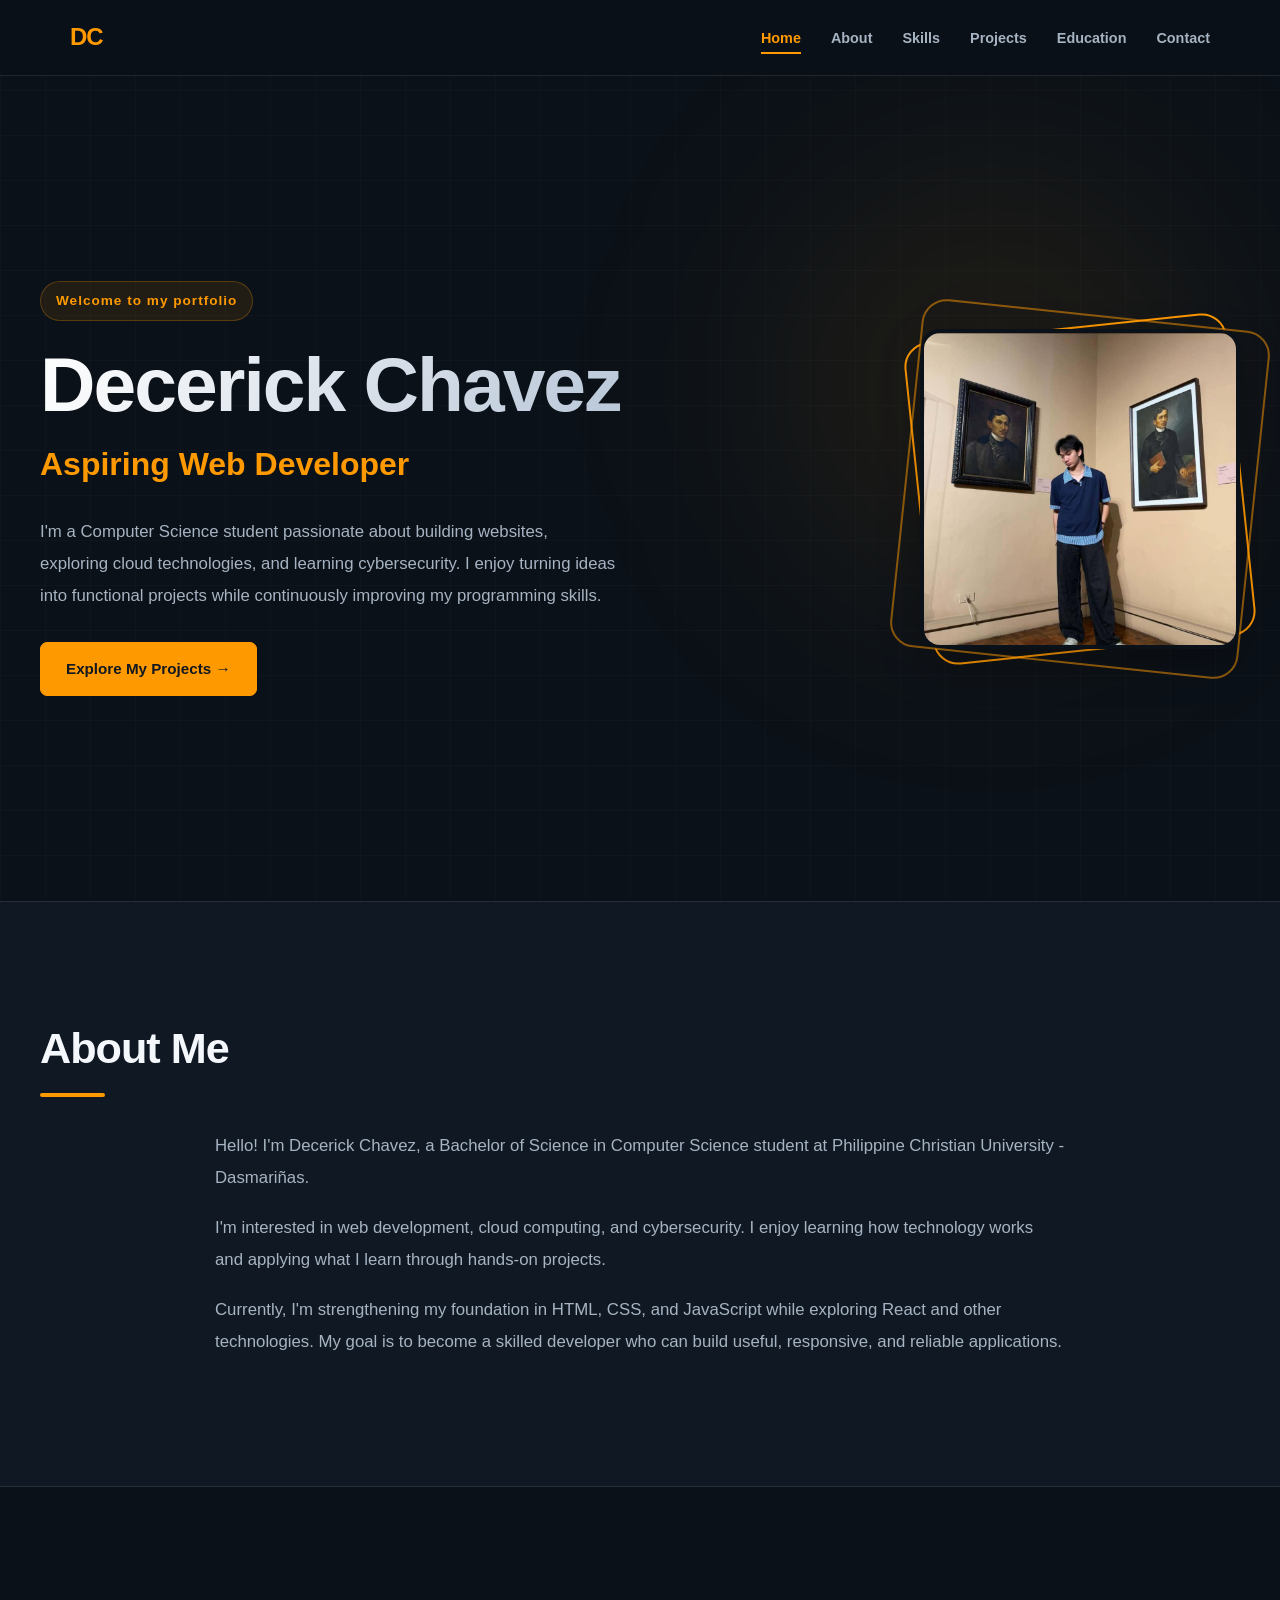
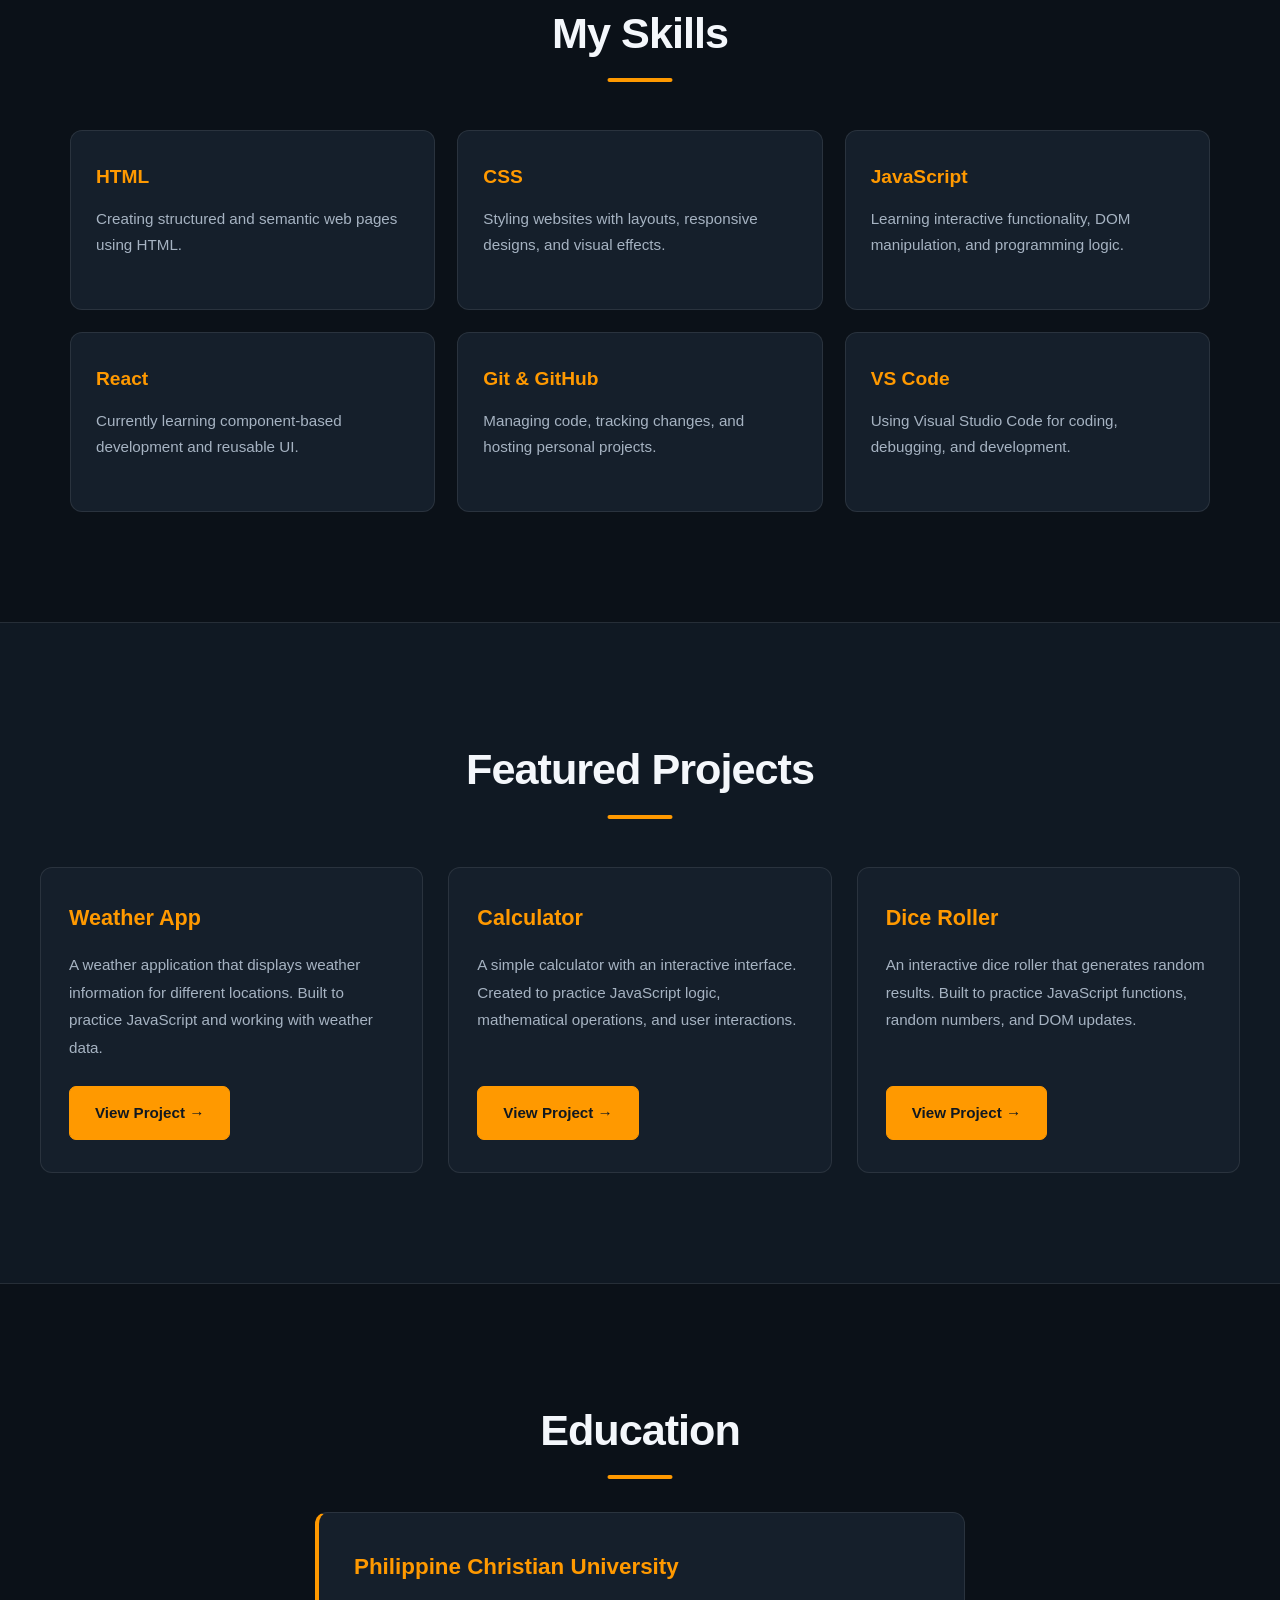
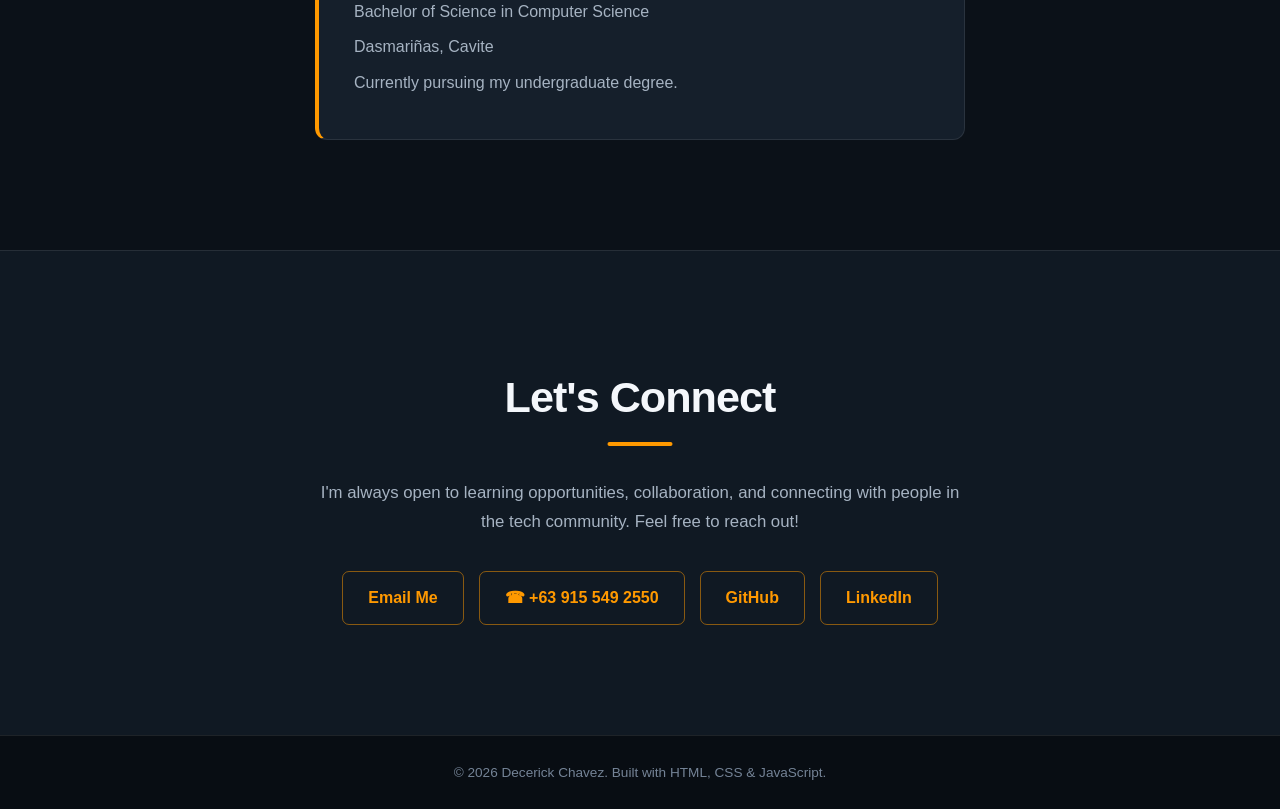
==== commit d0aa4688: "Add telephone link to index.html Added a telephone link to the contact section." ====
--- a/index.html
+++ b/index.html
@@ -346,8 +346,11 @@
                 >
                     Email Me
                 </a>
-
-
+                
+                <a href="tel:+639155492550">
+                    ☎ +63 915 549 2550
+                </a>
+                
                 <!-- GITHUB -->
 
                 <a
--- a/style.css
+++ b/style.css
@@ -1,28 +1,46 @@
-/* ROOT VARIABLES*/
+
+/* =========================================
+   DECERICK CHAVEZ - DEVELOPER PORTFOLIO
+   Theme: Dark / AWS-inspired Orange
+   ========================================= */
+
+
+/* =========================================
+   1. ROOT VARIABLES
+   ========================================= */
 
 :root {
-    --bg-main: hsl(210, 35%, 7%);
-    --bg-secondary: #111820;
-    --bg-card: #161e26;
-    --bg-card-hover: #1b2630;
-
-    --aws-orange: #ff9900;
-    --aws-orange-light: #ffb84d;
-
-    --text-primary: #f2f3f3;
-    --text-secondary: #aab7c4;
-    --text-muted: #68778d;
-
-    --border: #263442;
-    --border-light: #344454;
+
+    --bg-main: #0b1118;
+    --bg-secondary: #101923;
+    --bg-card: #151f2b;
+    --bg-card-hover: #1b2938;
+
+    --accent: #ff9900;
+    --accent-light: #ffb84d;
+    --accent-dark: #cc7a00;
+
+    --text-primary: #f4f7fb;
+    --text-secondary: #a6b3c2;
+    --text-muted: #748396;
+
+    --border: rgba(255, 255, 255, 0.09);
+
+    --shadow:
+        0 15px 40px rgba(0, 0, 0, 0.3);
+
+    --glow:
+        0 0 30px rgba(255, 153, 0, 0.15);
 
     --max-width: 1200px;
 
-    --transition: 0.25s ease;
-}
-
-
-/* RESET*/
+    --transition: 0.3s ease;
+}
+
+
+/* =========================================
+   2. GLOBAL RESET
+   ========================================= */
 
 * {
     margin: 0;
@@ -30,193 +48,163 @@
     box-sizing: border-box;
 }
 
-
 html {
     scroll-behavior: smooth;
-    scroll-padding-top: 80px;
-}
-
+    scroll-padding-top: 90px;
+}
 
 body {
-    font-family:
-        Arial,
-        Helvetica,
-        sans-serif;
+    font-family: "Segoe UI", Arial, sans-serif;
 
     background: var(--bg-main);
     color: var(--text-primary);
 
-    line-height: 1.6;
+    line-height: 1.7;
 
     overflow-x: hidden;
-}
-
-
-/* SUBTLE TECHNICAL BACKGROUND */
+    min-height: 100vh;
+}
 
 body::before {
     content: "";
 
     position: fixed;
-
     inset: 0;
-
-    pointer-events: none;
-
-    z-index: -1;
 
     background-image:
         linear-gradient(
-            rgba(255, 153, 0, 0.025) 1px,
+            rgba(255, 255, 255, 0.018) 1px,
             transparent 1px
         ),
         linear-gradient(
             90deg,
-            rgba(255, 153, 0, 0.025) 1px,
+            rgba(255, 255, 255, 0.018) 1px,
             transparent 1px
         );
 
-    background-size: 60px 60px;
-
-    mask-image: linear-gradient(
-        to bottom,
-        black,
-        transparent 85%
-    );
-}
-
-
-/* TEXT SELECTION*/
+    background-size: 45px 45px;
+
+    pointer-events: none;
+    z-index: -1;
+}
+
+a {
+    color: inherit;
+    text-decoration: none;
+}
+
+button {
+    font: inherit;
+}
+
+img {
+    max-width: 100%;
+    display: block;
+}
 
 ::selection {
-    background: var(--aws-orange);
+    background: var(--accent);
     color: #111;
 }
 
 
-/* =========================================================
-   SCROLLBAR
-   ========================================================= */
+/* =========================================
+   3. SCROLLBAR
+   ========================================= */
 
 ::-webkit-scrollbar {
-    width: 8px;
-}
-
+    width: 9px;
+}
 
 ::-webkit-scrollbar-track {
     background: var(--bg-main);
 }
 
-
 ::-webkit-scrollbar-thumb {
-    background: #344454;
+    background: #354353;
     border-radius: 10px;
 }
 
-
 ::-webkit-scrollbar-thumb:hover {
-    background: var(--aws-orange);
-}
-
-
-/* =========================================================
-   NAVIGATION
-   ========================================================= */
+    background: var(--accent);
+}
+
+
+/* =========================================
+   4. HEADER / NAVIGATION
+   ========================================= */
 
 header {
     position: sticky;
-
     top: 0;
 
+    width: 100%;
+
+    background: rgba(11, 17, 24, 0.88);
+    backdrop-filter: blur(16px);
+    -webkit-backdrop-filter: blur(16px);
+
+    border-bottom: 1px solid var(--border);
+
     z-index: 1000;
-
-    background: rgba(11, 17, 23, 0.92);
-
-    backdrop-filter: blur(14px);
-    -webkit-backdrop-filter: blur(14px);
-
-    border-bottom: 1px solid var(--border);
-}
-
+}
 
 nav {
     max-width: var(--max-width);
+    min-height: 75px;
 
     margin: auto;
-
-    padding: 18px 30px;
+    padding: 0 30px;
 
     display: flex;
-
+    align-items: center;
     justify-content: space-between;
 
-    align-items: center;
-}
-
-
-/* =========================================================
-   LOGO
-   ========================================================= */
+    gap: 30px;
+}
+
+
+/* Logo */
 
 .logo {
-    font-size: 21px;
-
-    font-weight: 700;
-
-    letter-spacing: -0.5px;
-
-    color: var(--text-primary);
-}
-
-
-.logo::before {
-    content: "< ";
-
-    color: var(--aws-orange);
-}
-
-
-.logo::after {
-    content: " />";
-
-    color: var(--aws-orange);
-}
-
-
-/* =========================================================
-   NAV LINKS
-   ========================================================= */
+    font-size: 1.5rem;
+    font-weight: 800;
+
+    color: var(--accent);
+
+    letter-spacing: -1px;
+
+    transition: var(--transition);
+}
+
+.logo:hover {
+    color: var(--accent-light);
+    text-shadow: var(--glow);
+    transform: scale(1.05);
+}
+
+
+/* Navigation links */
 
 .nav-links {
     display: flex;
-
     align-items: center;
 
-    gap: 28px;
+    gap: 30px;
 
     list-style: none;
 }
-
 
 .nav-links a {
     position: relative;
 
     color: var(--text-secondary);
 
-    text-decoration: none;
-
-    font-size: 14px;
+    font-size: 0.9rem;
+    font-weight: 600;
 
     transition: var(--transition);
 }
-
-
-.nav-links a:hover {
-    color: var(--text-primary);
-}
-
-
-/* AWS-style orange underline */
 
 .nav-links a::after {
     content: "";
@@ -224,108 +212,137 @@
     position: absolute;
 
     left: 0;
-
-    bottom: -7px;
+    bottom: -8px;
 
     width: 0;
-
     height: 2px;
 
-    background: var(--aws-orange);
+    background: var(--accent);
 
     transition: width var(--transition);
 }
 
-
-.nav-links a:hover::after {
+.nav-links a:hover,
+.nav-links a.active {
+    color: var(--accent);
+}
+
+.nav-links a:hover::after,
+.nav-links a.active::after {
     width: 100%;
 }
 
 
-/* =========================================================
-   GENERAL SECTIONS
-   ========================================================= */
+/* Mobile menu button */
+
+.menu-toggle {
+    display: none;
+
+    width: 42px;
+    height: 42px;
+
+    background: transparent;
+    border: 1px solid var(--border);
+    border-radius: 8px;
+
+    cursor: pointer;
+
+    align-items: center;
+    justify-content: center;
+    flex-direction: column;
+
+    gap: 5px;
+}
+
+.menu-toggle span {
+    display: block;
+
+    width: 20px;
+    height: 2px;
+
+    background: var(--accent);
+
+    border-radius: 5px;
+
+    transition: var(--transition);
+}
+
+.menu-toggle.open span:nth-child(1) {
+    transform: translateY(7px) rotate(45deg);
+}
+
+.menu-toggle.open span:nth-child(2) {
+    opacity: 0;
+}
+
+.menu-toggle.open span:nth-child(3) {
+    transform: translateY(-7px) rotate(-45deg);
+}
+
+
+/* =========================================
+   5. GENERAL SECTIONS
+   ========================================= */
 
 section {
     max-width: var(--max-width);
 
-    min-height: 75vh;
-
     margin: auto;
-
     padding: 110px 30px;
 
-    display: flex;
-
-    flex-direction: column;
-
-    justify-content: center;
-}
-
+    scroll-margin-top: 75px;
+}
 
 section > h2 {
-    text-align: center;
-
-    font-size: 34px;
-
-    font-weight: 600;
-
-    letter-spacing: -0.5px;
-
-    margin-bottom: 55px;
-
-    color: var(--text-primary);
-}
-
-
-/* Small orange AWS-inspired indicator */
+    position: relative;
+
+    display: inline-block;
+
+    margin-bottom: 45px;
+
+    font-size: clamp(2rem, 4vw, 2.7rem);
+    font-weight: 800;
+
+    letter-spacing: -1px;
+}
 
 section > h2::after {
     content: "";
 
-    display: block;
-
-    width: 35px;
-
-    height: 3px;
-
-    margin: 12px auto 0;
-
-    background: var(--aws-orange);
-
-    border-radius: 2px;
-}
-
-
-/* =========================================================
-   HERO
-   ========================================================= */
+    position: absolute;
+
+    left: 0;
+    bottom: -12px;
+
+    width: 65px;
+    height: 4px;
+
+    background: var(--accent);
+
+    border-radius: 5px;
+}
+
+
+/* =========================================
+   6. HERO SECTION
+   ========================================= */
 
 .hero {
     max-width: 100%;
 
-    min-height: calc(100vh - 70px);
-
-    padding-left: max(30px, calc((100vw - var(--max-width)) / 2 + 30px));
-    padding-right: max(30px, calc((100vw - var(--max-width)) / 2 + 30px));
+    min-height: calc(100vh - 75px);
+
+    padding: 80px max(30px, calc((100% - var(--max-width)) / 2));
 
     display: flex;
-
-    flex-direction: row;
-
     align-items: center;
-
     justify-content: space-between;
 
     gap: 80px;
 
     position: relative;
-
     overflow: hidden;
 }
-
-
-/* Subtle orange ambient glow */
 
 .hero::before {
     content: "";
@@ -333,251 +350,192 @@
     position: absolute;
 
     width: 450px;
-
     height: 450px;
 
-    left: -250px;
-
-    top: 15%;
-
-    background: rgba(255, 153, 0, 0.055);
-
+    right: 5%;
+    top: 10%;
+
+    background: rgba(255, 153, 0, 0.08);
+
+    filter: blur(110px);
     border-radius: 50%;
 
-    filter: blur(100px);
-
     pointer-events: none;
 }
 
-
-/* =========================================================
-   HERO CONTENT
-   ========================================================= */
-
 .hero-content {
-    max-width: 700px;
-
     position: relative;
-
     z-index: 2;
-}
-
-
-/* Small introduction */
+
+    max-width: 650px;
+}
 
 .hero-content > p:first-child {
-    color: var(--aws-orange);
-
-    font-size: 14px;
-
+    display: inline-block;
+
+    margin-bottom: 20px;
+    padding: 7px 15px;
+
+    color: var(--accent);
+
+    background: rgba(255, 153, 0, 0.09);
+    border: 1px solid rgba(255, 153, 0, 0.25);
+
+    border-radius: 30px;
+
+    font-size: 0.85rem;
     font-weight: 600;
 
-    letter-spacing: 2px;
-
-    text-transform: uppercase;
-
-    margin-bottom: 12px;
-}
-
-
-.hero-content > p:first-child::before {
-    content: "// ";
-
-    color: var(--text-muted);
-}
-
-
-/* Main name */
-
-.hero-content h1 {
-    font-size: clamp(48px, 7vw, 76px);
-
-    line-height: 1;
-
-    letter-spacing: -3px;
-
-    margin-bottom: 18px;
-
-    color: var(--text-primary);
-}
-
-
-/* Degree */
-
-.hero-content h2 {
-    font-size: 20px;
-
-    font-weight: 400;
+    letter-spacing: 1px;
+}
+
+.hero h1 {
+    margin-bottom: 10px;
+
+    font-size: clamp(2.7rem, 6vw, 4.8rem);
+    line-height: 1.12;
+
+    font-weight: 800;
+    letter-spacing: -2px;
+
+    background: linear-gradient(
+        120deg,
+        #ffffff,
+        #b9c7d8
+    );
+
+    background-clip: text;
+    -webkit-background-clip: text;
+    -webkit-text-fill-color: transparent;
+}
+
+.hero h2 {
+    min-height: 1.5em;
+
+    margin-bottom: 25px;
+
+    color: var(--accent);
+
+    font-size: clamp(1.4rem, 3vw, 2rem);
+    font-weight: 700;
+}
+
+.hero-content > p:not(:first-child) {
+    max-width: 580px;
+
+    margin-bottom: 30px;
 
     color: var(--text-secondary);
 
-    margin-bottom: 25px;
-}
-
-
-/* Description */
-
-.hero-content p:not(:first-child) {
-    max-width: 650px;
-
-    color: var(--text-secondary);
-
-    font-size: 16px;
-
-    margin-bottom: 32px;
-}
-
-
-/* =========================================================
-   HERO IMAGE
-   ========================================================= */
+    font-size: 1.05rem;
+    line-height: 1.9;
+}
+
+
+/* Main button */
+
+.btn {
+    display: inline-flex;
+    align-items: center;
+    justify-content: center;
+
+    padding: 13px 25px;
+
+    background: var(--accent);
+    color: #111820;
+
+    border: 1px solid var(--accent);
+    border-radius: 7px;
+
+    font-weight: 700;
+    font-size: 0.95rem;
+
+    transition: var(--transition);
+}
+
+.btn:hover {
+    background: var(--accent-light);
+
+    transform: translateY(-4px);
+
+    box-shadow:
+        0 10px 25px rgba(255, 153, 0, 0.2);
+}
+
+
+/* Hero image */
 
 .hero-image {
     position: relative;
 
-    z-index: 2;
+    width: 320px;
+    height: 320px;
+
+    flex-shrink: 0;
 
     display: flex;
-
+    align-items: center;
     justify-content: center;
-
-    align-items: center;
-}
-
-
-/* Orange technical frame */
+}
 
 .hero-image::before {
     content: "";
 
     position: absolute;
-
-    width: 315px;
-
-    height: 315px;
-
-    border: 1px solid rgba(255, 153, 0, 0.35);
-
-    border-radius: 12px;
+    inset: -15px;
+
+    border: 2px solid rgba(255, 153, 0, 0.5);
+
+    border-radius: 25px;
 
     transform: rotate(6deg);
 
-    transition: transform 0.5s ease;
-}
-
+    transition: var(--transition);
+}
 
 .hero-image::after {
     content: "";
 
     position: absolute;
 
-    width: 315px;
-
-    height: 315px;
-
-    border: 1px solid rgba(255, 153, 0, 0.12);
-
-    border-radius: 12px;
+    width: 100%;
+    height: 100%;
+
+    border: 2px solid var(--accent);
+
+    border-radius: 25px;
 
     transform: rotate(-6deg);
 
-    transition: transform 0.5s ease;
-}
-
+    z-index: -1;
+
+    transition: var(--transition);
+}
 
 .hero-image:hover::before {
-    transform: rotate(9deg);
-}
-
+    transform: rotate(10deg);
+}
 
 .hero-image:hover::after {
-    transform: rotate(-9deg);
-}
-
-
-/* Profile */
+    transform: rotate(-10deg);
+}
 
 .profile-image {
-    position: relative;
-
-    z-index: 3;
-
-    width: 280px;
-
-    height: 280px;
+    width: 100%;
+    height: 100%;
 
     object-fit: cover;
 
-    border-radius: 10px;
-
-    border: 1px solid var(--border-light);
-
-    background: var(--bg-card);
-
-    padding: 6px;
-
-    box-shadow:
-        0 20px 60px rgba(0, 0, 0, 0.35);
-
-    transition:
-        transform 0.35s ease,
-        border-color 0.35s ease;
-}
-
-
-.profile-image:hover {
-    transform: translateY(-5px);
-
-    border-color: rgba(255, 153, 0, 0.5);
-}
-
-
-/* =========================================================
-   BUTTON
-   ========================================================= */
-
-.btn {
-    display: inline-flex;
-
-    align-items: center;
-
-    justify-content: center;
-
-    padding: 11px 22px;
-
-    background: var(--aws-orange);
-
-    color: #161e26;
-
-    border: 1px solid var(--aws-orange);
-
-    border-radius: 4px;
-
-    text-decoration: none;
-
-    font-size: 14px;
-
-    font-weight: 700;
-
-    transition: var(--transition);
-}
-
-
-.btn:hover {
-    background: var(--aws-orange-light);
-
-    border-color: var(--aws-orange-light);
-
-    transform: translateY(-2px);
-
-    box-shadow:
-        0 6px 20px rgba(255, 153, 0, 0.15);
-}
-
-
-/* =========================================================
-   ABOUT
-   ========================================================= */
+    border: 4px solid var(--bg-main);
+    border-radius: 20px;
+
+    box-shadow: var(--shadow);
+}
+
+
+/* =========================================
+   7. ABOUT SECTION
+   ========================================= */
 
 .about {
     max-width: 100%;
@@ -585,132 +543,129 @@
     background: var(--bg-secondary);
 
     border-top: 1px solid var(--border);
-
     border-bottom: 1px solid var(--border);
-
-    padding-left: max(30px, calc((100vw - var(--max-width)) / 2 + 30px));
-    padding-right: max(30px, calc((100vw - var(--max-width)) / 2 + 30px));
-}
-
+}
+
+.about > h2,
+.about > p {
+    max-width: var(--max-width);
+    margin-left: auto;
+    margin-right: auto;
+}
+
+.about > h2 {
+    display: block;
+}
+
+.about > h2::after {
+    left: 0;
+}
 
 .about p {
     max-width: 850px;
 
-    margin: 0 auto 20px;
-
-    text-align: center;
+    margin-bottom: 18px;
 
     color: var(--text-secondary);
 
-    font-size: 16px;
-}
-
-
-/* =========================================================
-   SKILLS
-   ========================================================= */
+    font-size: 1.05rem;
+    line-height: 1.9;
+}
+
+
+/* =========================================
+   8. SKILLS SECTION
+   ========================================= */
 
 #skills {
     text-align: center;
 }
 
+#skills > h2 {
+    margin-bottom: 60px;
+}
+
+#skills > h2::after {
+    left: 50%;
+    transform: translateX(-50%);
+}
 
 .skills-container {
-    width: 100%;
-
-    max-width: 1000px;
-
-    margin: auto;
-
     display: grid;
 
     grid-template-columns: repeat(3, 1fr);
 
-    gap: 18px;
-}
-
+    gap: 22px;
+}
 
 .skill {
     position: relative;
 
-    padding: 28px 24px;
+    padding: 30px 25px;
+
+    min-height: 180px;
 
     background: var(--bg-card);
 
     border: 1px solid var(--border);
-
-    border-radius: 6px;
+    border-radius: 12px;
 
     text-align: left;
 
-    transition:
-        transform var(--transition),
-        border-color var(--transition),
-        background var(--transition);
-}
-
-
-.skill:hover {
-    transform: translateY(-4px);
-
-    background: var(--bg-card-hover);
-
-    border-color: rgba(255, 153, 0, 0.4);
-}
-
-
-/* Orange side indicator */
+    overflow: hidden;
+
+    transition: var(--transition);
+}
 
 .skill::before {
     content: "";
 
     position: absolute;
 
+    top: 0;
     left: 0;
 
-    top: 18px;
-
-    width: 3px;
-
+    width: 4px;
     height: 0;
 
-    background: var(--aws-orange);
-
-    transition: height 0.3s ease;
-}
-
+    background: var(--accent);
+
+    transition: height var(--transition);
+}
+
+.skill:hover {
+    background: var(--bg-card-hover);
+
+    border-color: rgba(255, 153, 0, 0.4);
+
+    transform: translateY(-7px);
+
+    box-shadow: var(--glow);
+}
 
 .skill:hover::before {
-    height: calc(100% - 36px);
-}
-
+    height: 100%;
+}
 
 .skill h3 {
-    color: var(--text-primary);
-
-    font-size: 18px;
-
-    margin-bottom: 8px;
-}
-
-
-.skill h3::before {
-    content: "> ";
-
-    color: var(--aws-orange);
-}
-
+    margin-bottom: 12px;
+
+    color: var(--accent);
+
+    font-size: 1.2rem;
+}
 
 .skill p {
-    color: var(--text-muted);
-
-    font-size: 14px;
-}
-
-
-/* =========================================================
-   PROJECTS
-   ========================================================= */
+    color: var(--text-secondary);
+
+    font-size: 0.95rem;
+    line-height: 1.7;
+}
+
+
+/* =========================================
+   9. PROJECTS SECTION
+   ========================================= */
 
 #projects {
     max-width: 100%;
@@ -718,18 +673,22 @@
     background: var(--bg-secondary);
 
     border-top: 1px solid var(--border);
-
     border-bottom: 1px solid var(--border);
 
-    padding-left: max(30px, calc((100vw - var(--max-width)) / 2 + 30px));
-    padding-right: max(30px, calc((100vw - var(--max-width)) / 2 + 30px));
-}
-
+    text-align: center;
+}
+
+#projects > h2 {
+    margin-bottom: 60px;
+}
+
+#projects > h2::after {
+    left: 50%;
+    transform: translateX(-50%);
+}
 
 .projects-container {
-    width: 100%;
-
-    max-width: 1100px;
+    max-width: var(--max-width);
 
     margin: auto;
 
@@ -737,446 +696,578 @@
 
     grid-template-columns: repeat(3, 1fr);
 
-    gap: 20px;
-}
-
+    gap: 25px;
+}
 
 .project-card {
     position: relative;
 
-    min-height: 250px;
-
-    padding: 30px;
+    min-height: 280px;
+
+    padding: 32px 28px;
 
     display: flex;
-
     flex-direction: column;
+    align-items: flex-start;
 
     background: var(--bg-card);
 
     border: 1px solid var(--border);
-
-    border-radius: 6px;
-
-    transition:
-        transform var(--transition),
-        border-color var(--transition),
-        box-shadow var(--transition);
-}
-
+    border-radius: 12px;
+
+    text-align: left;
+
+    overflow: hidden;
+
+    transition: var(--transition);
+}
+
+.project-card::before {
+    content: "";
+
+    position: absolute;
+
+    top: 0;
+    left: 0;
+
+    width: 100%;
+    height: 3px;
+
+    background: var(--accent);
+
+    transform: scaleX(0);
+    transform-origin: left;
+
+    transition: transform var(--transition);
+}
 
 .project-card:hover {
-    transform: translateY(-5px);
-
-    border-color: rgba(255, 153, 0, 0.45);
-
-    box-shadow:
-        0 15px 35px rgba(0, 0, 0, 0.25);
-}
-
-
-/* Project label */
-
-.project-card::before {
-    content: "PROJECT";
-
-    position: absolute;
-
-    top: 20px;
-
-    right: 20px;
-
-    font-size: 9px;
-
-    font-weight: 700;
-
-    letter-spacing: 1.5px;
-
-    color: var(--text-muted);
-}
-
+    background: var(--bg-card-hover);
+
+    border-color: rgba(255, 153, 0, 0.4);
+
+    transform: translateY(-8px);
+
+    box-shadow: var(--glow);
+}
+
+.project-card:hover::before {
+    transform: scaleX(1);
+}
 
 .project-card h3 {
-    font-size: 22px;
-
-    margin-bottom: 14px;
-
-    color: var(--text-primary);
-}
-
-
-.project-card h3::before {
-    content: "> ";
-
-    color: var(--aws-orange);
-}
-
+    margin-bottom: 15px;
+
+    color: var(--accent);
+
+    font-size: 1.35rem;
+}
 
 .project-card p {
+    margin-bottom: 25px;
+
     color: var(--text-secondary);
 
-    font-size: 14px;
-
-    margin-bottom: 20px;
-}
-
-
-/* Keep buttons aligned */
+    font-size: 0.95rem;
+    line-height: 1.8;
+
+    flex-grow: 1;
+}
 
 .project-card .btn {
     margin-top: auto;
-
-    align-self: flex-start;
-}
-
-
-/* =========================================================
-   EDUCATION
-   ========================================================= */
+}
+
+
+/* =========================================
+   10. EDUCATION SECTION
+   ========================================= */
 
 .education {
     text-align: center;
 }
 
+.education > h2::after {
+    left: 50%;
+    transform: translateX(-50%);
+}
 
 .education > div {
-    width: 100%;
-
     max-width: 650px;
 
     margin: auto;
-
     padding: 35px;
 
     background: var(--bg-card);
 
     border: 1px solid var(--border);
-
-    border-radius: 6px;
+    border-left: 4px solid var(--accent);
+
+    border-radius: 12px;
+
+    text-align: left;
 
     transition: var(--transition);
 }
-
 
 .education > div:hover {
     border-color: rgba(255, 153, 0, 0.4);
 
-    transform: translateY(-3px);
-}
-
+    transform: translateY(-5px);
+
+    box-shadow: var(--glow);
+}
 
 .education h3 {
-    color: var(--text-primary);
-
-    font-size: 22px;
-
-    margin-bottom: 10px;
-}
-
-
-.education h3::before {
-    content: "> ";
-
-    color: var(--aws-orange);
-}
-
+    margin-bottom: 12px;
+
+    color: var(--accent);
+
+    font-size: 1.4rem;
+}
 
 .education p {
+    margin-bottom: 8px;
+
     color: var(--text-secondary);
-
-    margin-bottom: 5px;
-}
-
-
-/* =========================================================
-   CONTACT
-   ========================================================= */
+}
+
+
+/* =========================================
+   11. CONTACT SECTION
+   ========================================= */
 
 #contact {
     max-width: 100%;
 
+    background: var(--bg-secondary);
+
+    border-top: 1px solid var(--border);
+
     text-align: center;
-
-    background: var(--bg-main);
-
-    padding-left: max(30px, calc((100vw - var(--max-width)) / 2 + 30px));
-    padding-right: max(30px, calc((100vw - var(--max-width)) / 2 + 30px));
-}
-
+}
+
+#contact > h2::after {
+    left: 50%;
+    transform: translateX(-50%);
+}
 
 #contact > p {
-    max-width: 600px;
+    max-width: 650px;
 
     margin: 0 auto 35px;
 
     color: var(--text-secondary);
-}
-
+
+    font-size: 1.05rem;
+}
 
 .contact-links {
     display: flex;
 
+    align-items: center;
     justify-content: center;
 
+    flex-wrap: wrap;
+
+    gap: 15px;
+}
+
+.contact-links a {
+    display: inline-block;
+
+    padding: 12px 25px;
+
+    color: var(--accent);
+
+    border: 1px solid rgba(255, 153, 0, 0.5);
+    border-radius: 7px;
+
+    font-weight: 600;
+
+    transition: var(--transition);
+}
+
+.contact-links a:hover {
+    background: var(--accent);
+
+    color: #111820;
+
+    border-color: var(--accent);
+
+    transform: translateY(-4px);
+
+    box-shadow: var(--glow);
+}
+
+
+/* =========================================
+   12. FOOTER
+   ========================================= */
+
+footer {
+    padding: 25px 20px;
+
+    background: #080d13;
+
+    border-top: 1px solid var(--border);
+
+    text-align: center;
+}
+
+footer p {
+    color: var(--text-muted);
+
+    font-size: 0.85rem;
+}
+
+
+/* =========================================
+   13. CURSOR GLOW
+   ========================================= */
+
+.cursor-glow {
+    position: fixed;
+
+    top: 0;
+    left: 0;
+
+    width: 250px;
+    height: 250px;
+
+    background: radial-gradient(
+        circle,
+        rgba(255, 153, 0, 0.10) 0%,
+        rgba(255, 153, 0, 0.035) 45%,
+        transparent 70%
+    );
+
+    border-radius: 50%;
+
+    pointer-events: none;
+
+    transform: translate(-50%, -50%);
+
+    z-index: 0;
+
+    opacity: 0;
+
+    transition: opacity 0.3s ease;
+
+    will-change: left, top;
+}
+
+
+/* =========================================
+   14. BACK TO TOP BUTTON
+   ========================================= */
+
+.back-to-top {
+    position: fixed;
+
+    right: 25px;
+    bottom: 25px;
+
+    width: 48px;
+    height: 48px;
+
+    display: flex;
     align-items: center;
-
-    gap: 12px;
-
-    flex-wrap: wrap;
-}
-
-
-.contact-links a {
-    padding: 10px 20px;
-
-    color: var(--text-secondary);
-
-    background: var(--bg-card);
-
-    border: 1px solid var(--border);
-
-    border-radius: 4px;
-
-    text-decoration: none;
-
-    font-size: 14px;
+    justify-content: center;
+
+    background: var(--accent);
+
+    color: #111820;
+
+    border: none;
+    border-radius: 50%;
+
+    font-size: 1.5rem;
+    font-weight: bold;
+
+    cursor: pointer;
+
+    opacity: 0;
+    visibility: hidden;
+
+    transform: translateY(15px);
 
     transition: var(--transition);
-}
-
-
-.contact-links a:hover {
-    color: var(--aws-orange);
-
-    border-color: var(--aws-orange);
-
-    transform: translateY(-2px);
-}
-
-
-/* =========================================================
-   FOOTER
-   ========================================================= */
-
-footer {
-    padding: 25px 30px;
-
-    text-align: center;
-
-    background: #080d12;
-
-    border-top: 1px solid var(--border);
-
-    color: var(--text-muted);
-
-    font-size: 13px;
-}
-
-
-/* =========================================================
-   SMALL TECH DECORATION
-   ========================================================= */
-
-.hero-content::after {
-    content: "";
-
-    position: absolute;
-
-    width: 6px;
-
-    height: 6px;
-
-    top: -25px;
-
-    left: -25px;
-
-    background: var(--aws-orange);
-
-    border-radius: 50%;
-
-    box-shadow:
-        0 0 12px rgba(255, 153, 0, 0.7);
-}
-
-
-/* =========================================================
-   RESPONSIVE TABLET
-   ========================================================= */
+
+    z-index: 999;
+}
+
+.back-to-top.show {
+    opacity: 1;
+    visibility: visible;
+
+    transform: translateY(0);
+}
+
+.back-to-top:hover {
+    background: var(--accent-light);
+
+    transform: translateY(-5px);
+
+    box-shadow: var(--glow);
+}
+
+
+/* =========================================
+   15. SCROLL REVEAL ANIMATIONS
+   ========================================= */
+
+.reveal-element {
+    opacity: 0;
+
+    transform: translateY(35px);
+
+    transition:
+        opacity 0.7s ease,
+        transform 0.7s ease;
+}
+
+.reveal-element.reveal {
+    opacity: 1;
+
+    transform: translateY(0);
+}
+
+
+/* =========================================
+   16. RESPONSIVE DESIGN - TABLETS
+   ========================================= */
 
 @media (max-width: 900px) {
 
     nav {
-        padding: 18px 20px;
-    }
-
+        padding: 0 25px;
+    }
+
+    .nav-links {
+        gap: 17px;
+    }
+
+    .nav-links a {
+        font-size: 0.82rem;
+    }
 
     .hero {
-        flex-direction: column-reverse;
-
-        justify-content: center;
-
-        text-align: center;
-
-        gap: 60px;
-
-        padding-top: 90px;
-
-        padding-bottom: 90px;
-    }
-
-
-    .hero-content {
-        max-width: 700px;
-    }
-
-
-    .hero-content > p:first-child {
-        margin-left: auto;
-
-        margin-right: auto;
-    }
-
-
-    .hero-content p:not(:first-child) {
-        margin-left: auto;
-
-        margin-right: auto;
-    }
-
-
-    .hero-image::before,
-    .hero-image::after {
-        width: 250px;
-
-        height: 250px;
-    }
-
-
-    .profile-image {
-        width: 230px;
-
-        height: 230px;
-    }
-
-
-    .skills-container,
+        gap: 45px;
+    }
+
+    .hero-image {
+        width: 260px;
+        height: 260px;
+    }
+
+    .skills-container {
+        grid-template-columns: repeat(2, 1fr);
+    }
+
     .projects-container {
         grid-template-columns: repeat(2, 1fr);
     }
-}
-
-
-/* =========================================================
-   RESPONSIVE MOBILE
-   ========================================================= */
+
+}
+
+
+/* =========================================
+   17. RESPONSIVE DESIGN - MOBILE
+   ========================================= */
 
 @media (max-width: 600px) {
 
+    html {
+        scroll-padding-top: 70px;
+    }
+
     nav {
+        position: relative;
+
+        min-height: 70px;
+
+        padding: 0 20px;
+
+        flex-wrap: wrap;
+    }
+
+    .logo {
+        font-size: 1.4rem;
+    }
+
+    /* Hamburger button */
+
+    .menu-toggle {
+        display: flex;
+    }
+
+    /* Mobile navigation dropdown */
+
+    .nav-links {
+        display: none;
+
+        position: absolute;
+
+        top: 70px;
+        left: 0;
+
+        width: 100%;
+
+        padding: 20px;
+
+        background: rgba(11, 17, 24, 0.98);
+
+        border-bottom: 1px solid var(--border);
+
         flex-direction: column;
-
-        gap: 15px;
-
-        padding: 15px 20px;
-    }
-
-
-    .logo {
-        font-size: 19px;
-    }
-
-
-    .nav-links {
-        gap: 16px;
-
-        justify-content: center;
-
-        flex-wrap: wrap;
-    }
-
+        align-items: flex-start;
+
+        gap: 22px;
+
+        z-index: 1000;
+    }
+
+    .nav-links.active {
+        display: flex;
+    }
 
     .nav-links a {
-        font-size: 13px;
-    }
-
+        font-size: 0.95rem;
+    }
+
+
+    /* General sections */
 
     section {
-        padding: 80px 20px;
-    }
-
+        padding: 80px 22px;
+    }
 
     section > h2 {
-        font-size: 29px;
-
-        margin-bottom: 40px;
-    }
-
+        font-size: 2rem;
+    }
+
+
+    /* Hero */
 
     .hero {
-        min-height: 90vh;
-
-        padding: 70px 20px;
-    }
-
-
-    .hero-content h1 {
-        font-size: 42px;
-
-        letter-spacing: -2px;
-    }
-
-
-    .hero-content h2 {
-        font-size: 17px;
-    }
-
-
-    .hero-content p:not(:first-child) {
-        font-size: 14px;
-    }
-
-
-    .hero-image::before,
-    .hero-image::after {
+        min-height: auto;
+
+        padding: 75px 22px;
+
+        flex-direction: column-reverse;
+
+        text-align: center;
+
+        gap: 55px;
+    }
+
+    .hero-content {
+        width: 100%;
+    }
+
+    .hero h1 {
+        font-size: 2.8rem;
+
+        letter-spacing: -1.5px;
+    }
+
+    .hero h2 {
+        font-size: 1.45rem;
+    }
+
+    .hero-content > p:not(:first-child) {
+        font-size: 0.95rem;
+    }
+
+    .hero-image {
         width: 220px;
-
         height: 220px;
     }
 
 
-    .profile-image {
-        width: 200px;
-
-        height: 200px;
-    }
-
-
-    .skills-container,
+    /* About */
+
+    .about {
+        padding: 75px 22px;
+    }
+
+    .about p {
+        font-size: 0.95rem;
+    }
+
+
+    /* Skills */
+
+    .skills-container {
+        grid-template-columns: 1fr;
+
+        gap: 17px;
+    }
+
+    .skill {
+        min-height: auto;
+
+        padding: 25px;
+    }
+
+
+    /* Projects */
+
     .projects-container {
         grid-template-columns: 1fr;
-    }
-
-
-    .skill,
+
+        gap: 20px;
+    }
+
     .project-card {
+        min-height: 250px;
+    }
+
+
+    /* Education */
+
+    .education > div {
         padding: 25px;
     }
 
+
+    /* Contact */
+
+    #contact > p {
+        font-size: 0.95rem;
+    }
 
     .contact-links {
         flex-direction: column;
     }
 
-
     .contact-links a {
-        width: 190px;
-    }
-}
-
-
-/* =========================================================
-   REDUCED MOTION
-   ========================================================= */
+        width: 100%;
+        max-width: 280px;
+    }
+
+
+    /* Footer */
+
+    footer p {
+        font-size: 0.78rem;
+    }
+
+
+    /* Back to top */
+
+    .back-to-top {
+        right: 18px;
+        bottom: 18px;
+    }
+
+}
+
+
+/* =========================================
+   18. ACCESSIBILITY - REDUCED MOTION
+   ========================================= */
 
 @media (prefers-reduced-motion: reduce) {
 
@@ -1185,108 +1276,15 @@
     *::after {
         scroll-behavior: auto !important;
 
-        animation: none !important;
-
-        transition: none !important;
-    }
-}
-
-
-/* Scroll Reveal */
-
-.reveal-element {
-    opacity: 0;
-    transform: translateY(30px);
-
-    transition:
-        opacity 0.7s ease,
-        transform 0.7s ease;
-}
-
-.reveal-element.reveal {
-    opacity: 1;
-    transform: translateY(0);
-}
-
-
-/* Back To Top */
-
-.back-to-top {
-    position: fixed;
-
-    right: 25px;
-    bottom: 25px;
-
-    width: 45px;
-    height: 45px;
-
-    border: none;
-    border-radius: 5px;
-
-    background: var(--aws-orange);
-    color: #111;
-
-    font-size: 1.4rem;
-    font-weight: bold;
-
-    cursor: pointer;
-
-    opacity: 0;
-    visibility: hidden;
-
-    transform: translateY(10px);
-
-    transition:
-        opacity 0.3s ease,
-        transform 0.3s ease,
-        visibility 0.3s ease;
-}
-
-.back-to-top.show {
-    opacity: 1;
-    visibility: visible;
-
-    transform: translateY(0);
-}
-
-.back-to-top:hover {
-    background: var(--aws-orange-light);
-
-    transform: translateY(-3px);
-}
-
-
-/* Mobile */
-
-@media (max-width: 600px) {
-
-.cursor-glow {
-    position: fixed;
-
-    width: 25px;
-    height: 25px;
-
-    border-radius: 50%;
-
-    background: rgba(255, 153, 0, 0.35);
-
-    box-shadow:
-        0 0 10px rgba(255, 153, 0, 0.5),
-        0 0 25px rgba(255, 153, 0, 0.3),
-        0 0 45px rgba(255, 153, 0, 0.15);
-
-    transform: translate(-50%, -50%);
-
-    pointer-events: none;
-
-    position: fixed;
-
-    z-index: 99999;
-
-    transition:
-        left 0.08s ease,
-        top 0.08s ease;
-
-    opacity: 1;
-}
-}+        animation-duration: 0.01ms !important;
+        animation-iteration-count: 1 !important;
+
+        transition-duration: 0.01ms !important;
+    }
+
+    .reveal-element {
+        opacity: 1;
+        transform: none;
+    }
+
+}
